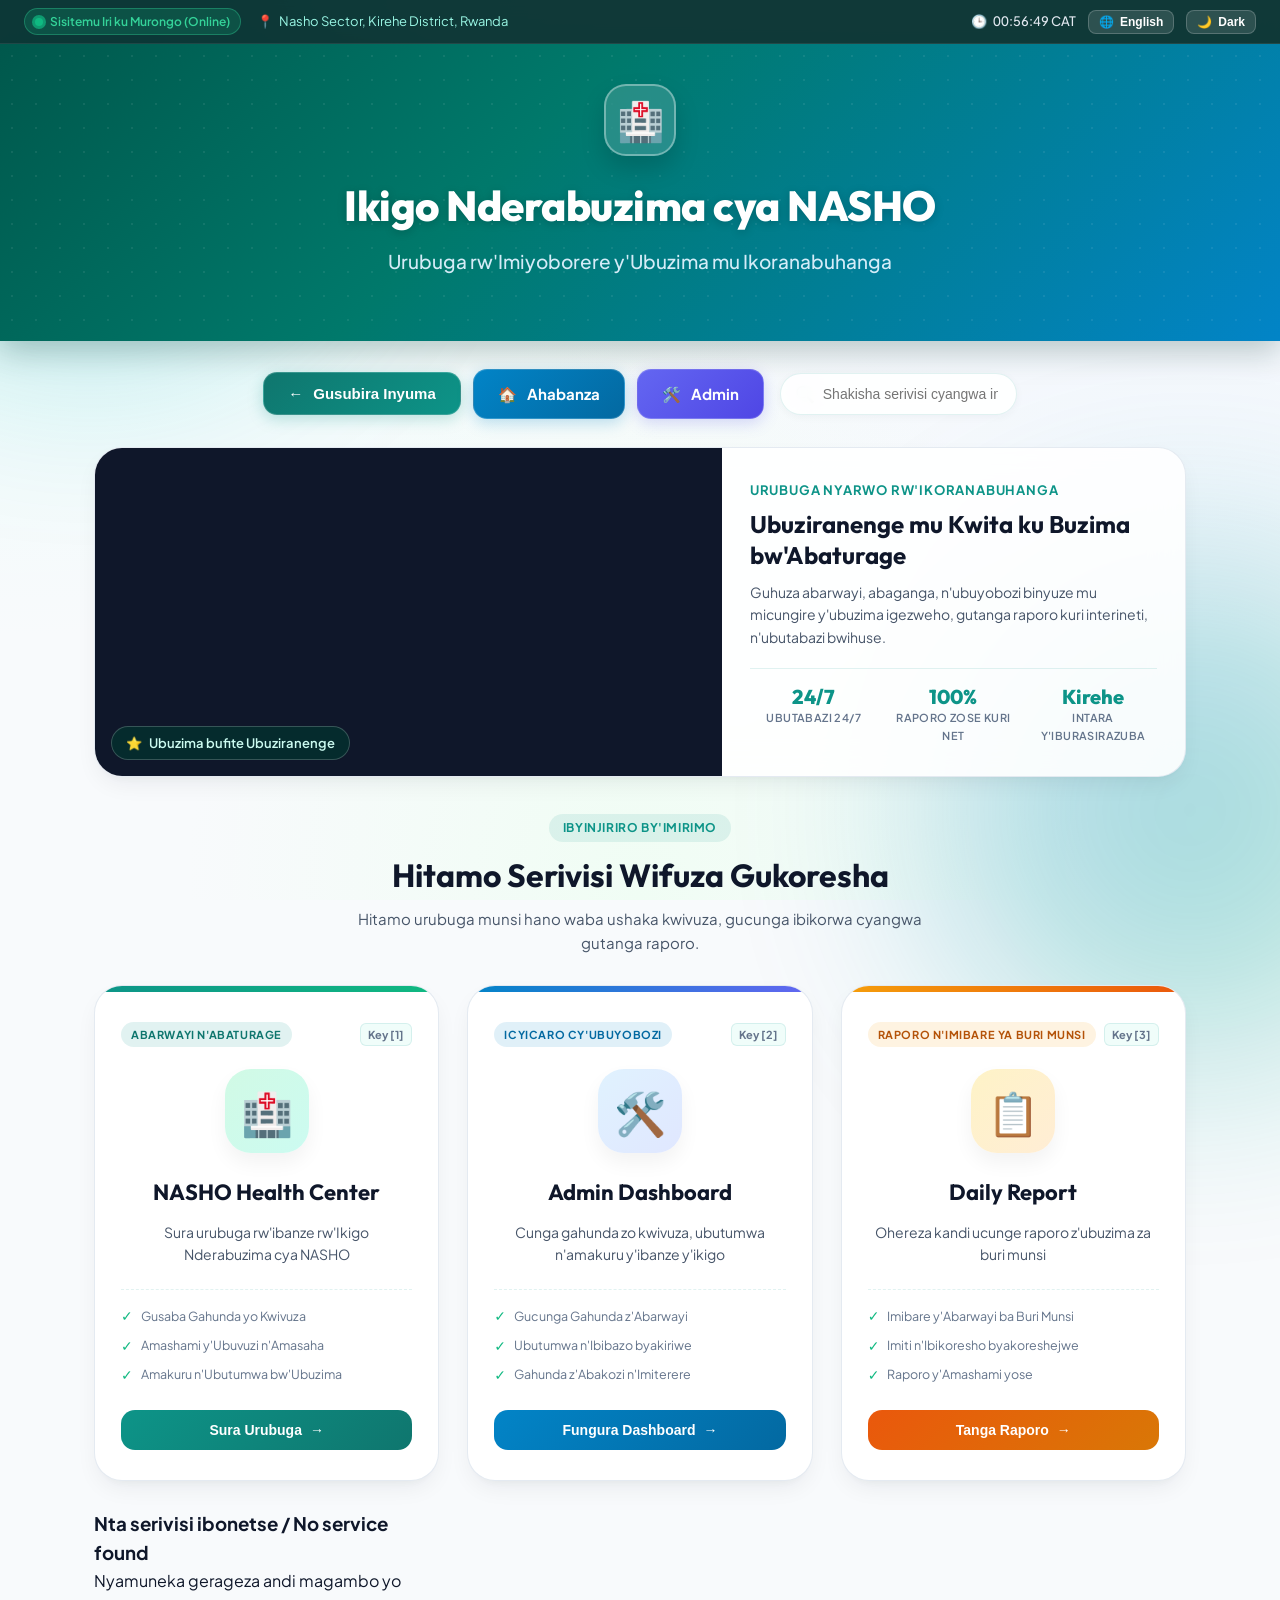
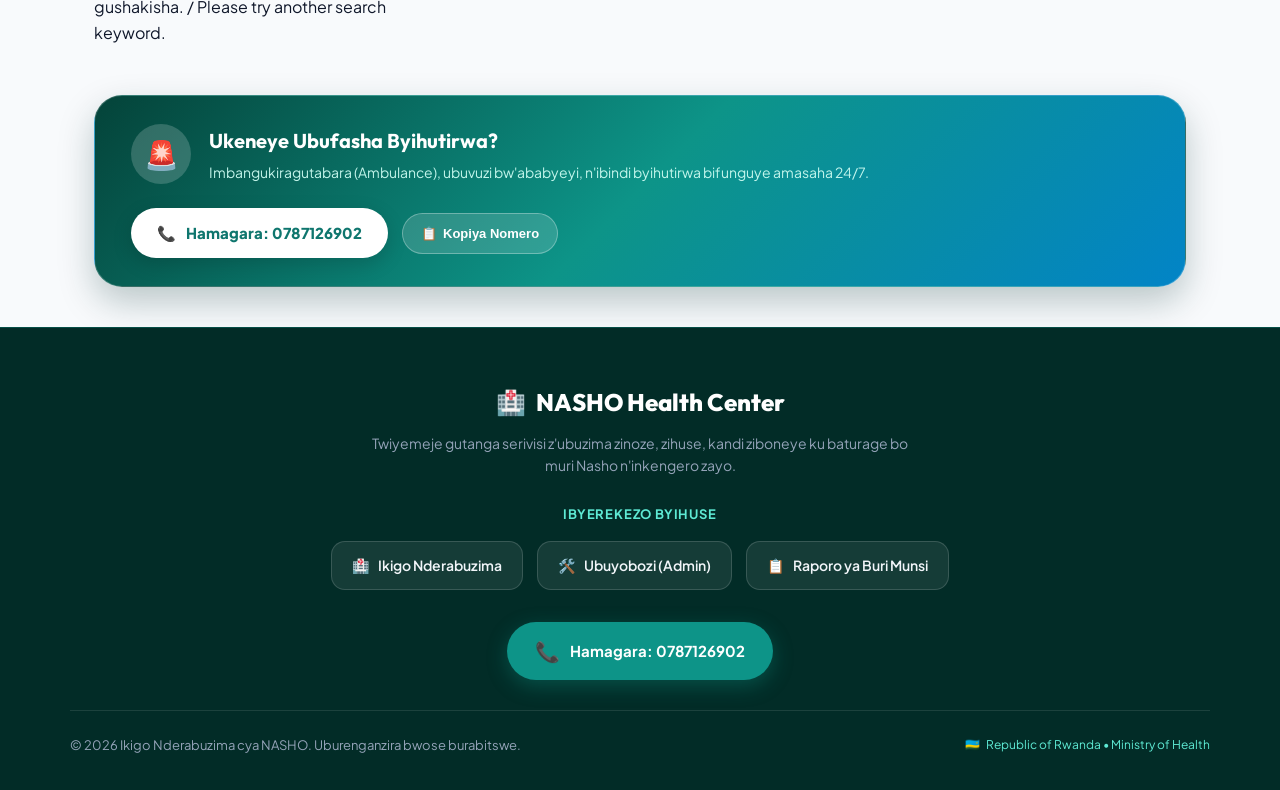
==== index.html @ 7551909f "Add files via upload" ====
<!DOCTYPE html>
<html lang="rw" data-theme="light">

<head>
    <meta charset="UTF-8">
    <meta name="viewport" content="width=device-width, initial-scale=1.0">
    <meta name="description"
        content="NASHO Health Center - Digital Health Management System & Central Service Gateway. Fast access to patient services, administrative dashboard, and daily reporting.">
    <meta name="keywords"
        content="NASHO, Health Center, Rwanda, Kirehe, Digital Health, Healthcare Management, Daily Report, Admin Dashboard">
    <meta name="author" content="NASHO Health Center">
    <meta name="theme-color" content="#0d9488">

    <title>NASHO Health Center | Digital Health Management System</title>

    <!-- Google Fonts -->
    <link rel="preconnect" href="https://fonts.googleapis.com">
    <link rel="preconnect" href="https://fonts.gstatic.com" crossorigin>
    <link
        href="https://fonts.googleapis.com/css2?family=Plus+Jakarta+Sans:wght@300;400;500;600;700;800&family=Outfit:wght@400;500;600;700;800&display=swap"
        rel="stylesheet">

    <!-- Stylesheet -->
    <link rel="stylesheet" href="style.css">
</head>

<body>

    <!-- Ambient Glow Effects -->
    <div class="ambient-glow glow-1" aria-hidden="true"></div>
    <div class="ambient-glow glow-2" aria-hidden="true"></div>

    <!-- TOP UTILITY BAR (Status, Location, Time, Theme, Language) -->
    <aside class="top-utility-bar" aria-label="System status bar">
        <div class="utility-left">
            <div class="status-pill" id="system-status">
                <span class="pulse-dot" aria-hidden="true"></span>
                <span id="txt-status">System Operational & Online</span>
            </div>
            <div class="location-tag">
                <span aria-hidden="true">📍</span>
                <span>Nasho Sector, Kirehe District, Rwanda</span>
            </div>
        </div>

        <div class="utility-right">
            <div class="time-display" id="clock-display" title="Current Local Time in Rwanda (CAT)">
                <span aria-hidden="true">🕒</span>
                <span id="live-clock">--:--:-- CAT</span>
            </div>

            <!-- Language Switcher -->
            <button class="lang-switch-btn" id="langToggleBtn" onclick="toggleLanguage()" aria-label="Change Language">
                <span aria-hidden="true">🌐</span>
                <span id="currentLangLabel">Kinyarwanda</span>
            </button>

            <!-- Dark / Light Mode Toggle -->
            <button class="theme-toggle-btn" id="themeToggleBtn" onclick="toggleTheme()" aria-label="Toggle Theme">
                <span id="themeIcon">🌙</span>
                <span id="themeLabel">Dark</span>
            </button>
        </div>
    </aside>

    <!-- MAIN HEADER -->
    <header class="main-header" role="banner">
        <div class="header-pattern" aria-hidden="true"></div>
        <div class="header-content">
            <div class="logo-badge" aria-hidden="true">🏥</div>
            <h1 class="header-title" id="txt-main-title">
                <span>NASHO Health Center</span>
            </h1>
            <p class="header-subtitle" id="txt-main-subtitle">
                Digital Health Management System
            </p>
        </div>
    </header>

    <!-- NAVIGATION: BACK, HOME, ADMIN & SEARCH -->
    <nav class="page-navigation" aria-label="Page navigation">
        <div class="nav-buttons-group">
            <!-- Back Button with Referrer Fallback -->
            <button class="nav-btn" id="btn-back" onclick="goBack()" title="Shortcut: Press 'B'">
                <span aria-hidden="true">←</span>
                <span id="txt-btn-back">Back</span>
            </button>

            <!-- Home Button -->
            <a class="nav-btn home-btn" id="btn-home" href="https://nasho-health-center.vercel.app/"
                title="Shortcut: Press 'H'">
                <span aria-hidden="true">🏠</span>
                <span id="txt-btn-home">Home</span>
            </a>

            <!-- Admin Direct Access -->
            <a class="nav-btn admin-nav-btn" href="admin.html" title="Open Admin Hub">
                <span aria-hidden="true">🛠️</span>
                <span id="txt-btn-admin">Admin</span>
            </a>
        </div>

        <!-- Quick Live Filter -->
        <div class="search-container">
            <span class="search-icon" aria-hidden="true">🔍</span>
            <input type="text" class="search-input" id="serviceSearch" placeholder="Search services or portals..."
                oninput="filterCards()" aria-label="Filter portals and services">
        </div>
    </nav>

    <!-- FACILITY SHOWCASE & QUICK STATS -->
    <section class="showcase-container" aria-label="Health Center Overview">
        <div class="showcase-card">
            <div class="showcase-image-wrap">
                <img src="assets/images/nasho_health_hero.jpg" alt="NASHO Health Center Facility view in Rwanda"
                    class="showcase-img" onerror="this.style.display='none'">
                <div class="showcase-tag">
                    <span aria-hidden="true">⭐</span>
                    <span id="txt-facility-badge">Modern Healthcare Excellence</span>
                </div>
            </div>
            <div class="showcase-details">
                <div class="showcase-badge" id="txt-showcase-sub">Official Digital Portal</div>
                <h2 class="showcase-title" id="txt-showcase-title">Excellence in Community Health & Innovation</h2>
                <p class="showcase-desc" id="txt-showcase-desc">
                    Connecting patients, medical staff, and administration through seamless digital healthcare
                    management, daily electronic reporting, and rapid emergency response.
                </p>
                <div class="showcase-stats">
                    <div class="stat-item">
                        <div class="stat-number">24/7</div>
                        <div class="stat-label" id="txt-stat-1">Emergency Care</div>
                    </div>
                    <div class="stat-item">
                        <div class="stat-number">100%</div>
                        <div class="stat-label" id="txt-stat-2">Digital Reports</div>
                    </div>
                    <div class="stat-item">
                        <div class="stat-number">Kirehe</div>
                        <div class="stat-label" id="txt-stat-3">Eastern Province</div>
                    </div>
                </div>
            </div>
        </div>
    </section>

    <!-- SECTION TITLE -->
    <div class="section-header">
        <span class="section-tag" id="txt-portal-tag">Gateway Access</span>
        <h2 class="section-title" id="txt-portal-heading">Select a Service Portal</h2>
        <p class="section-subtitle" id="txt-portal-subheading">Choose your destination below to access healthcare
            consultations, administrative tools, or report submissions.</p>
    </div>

    <!-- MAIN SERVICES CONTAINER (THE 3 CORE LINKS) -->
    <main class="nav-container" id="main-content">
        <div class="navigation" id="portalGrid">

            <!-- 1. HEALTH CENTER -->
            <a class="nav-card health" id="card-health" href="https://nasho-health-center.vercel.app/" target="_blank"
                rel="noopener noreferrer"
                data-keywords="nasho health center patient care appointment clinic doctor medical">

                <div>
                    <div class="card-top">
                        <span class="card-badge" id="badge-health">Patient & Public Portal</span>
                        <span class="shortcut-key" aria-hidden="true">Key [1]</span>
                    </div>

                    <div class="icon-wrap" aria-hidden="true">
                        🏥
                    </div>

                    <div class="card-body">
                        <h2 id="title-health">NASHO Health Center</h2>
                        <p id="desc-health">
                            Visit the main NASHO Health Center website
                        </p>
                    </div>

                    <ul class="card-features" aria-label="Portal Highlights">
                        <li><span class="check-icon">✓</span> <span id="feat-h1">Online Appointment Booking</span></li>
                        <li><span class="check-icon">✓</span> <span id="feat-h2">Clinical Departments & Schedules</span>
                        </li>
                        <li><span class="check-icon">✓</span> <span id="feat-h3">Community Health & Patient
                                Guidance</span></li>
                    </ul>
                </div>

                <div style="margin-top: 24px;">
                    <button class="card-action-btn" type="button" tabindex="-1">
                        <span id="btn-text-health">Visit Website</span>
                        <span class="btn-arrow" aria-hidden="true">→</span>
                    </button>
                </div>
            </a>


            <!-- 2. ADMIN DASHBOARD -->
            <a class="nav-card admin" id="card-admin" href="admin.html"
                data-keywords="admin dashboard management appointments messages system staff control">

                <div>
                    <div class="card-top">
                        <span class="card-badge" id="badge-admin">Administration Hub</span>
                        <span class="shortcut-key" aria-hidden="true">Key [2]</span>
                    </div>

                    <div class="icon-wrap" aria-hidden="true">
                        🛠️
                    </div>

                    <div class="card-body">
                        <h2 id="title-admin">Admin Dashboard</h2>
                        <p id="desc-admin">
                            Manage appointments, messages and system information
                        </p>
                    </div>

                    <ul class="card-features" aria-label="Portal Highlights">
                        <li><span class="check-icon">✓</span> <span id="feat-a1">Appointment & Patient Queue
                                Manager</span></li>
                        <li><span class="check-icon">✓</span> <span id="feat-a2">Incoming Inquiries & Messages</span>
                        </li>
                        <li><span class="check-icon">✓</span> <span id="feat-a3">Staff Roster & System
                                Configuration</span></li>
                    </ul>
                </div>

                <div style="margin-top: 24px;">
                    <button class="card-action-btn" type="button" tabindex="-1">
                        <span id="btn-text-admin">Open Dashboard</span>
                        <span class="btn-arrow" aria-hidden="true">→</span>
                    </button>
                </div>
            </a>


            <!-- 3. DAILY REPORT -->
            <a class="nav-card report" id="card-report" href="https://nasho-daily-report.vercel.app/" target="_blank"
                rel="noopener noreferrer"
                data-keywords="daily report submit stats health metrics records monitoring epidemiology">

                <div>
                    <div class="card-top">
                        <span class="card-badge" id="badge-report">Daily Analytics & Log</span>
                        <span class="shortcut-key" aria-hidden="true">Key [3]</span>
                    </div>

                    <div class="icon-wrap" aria-hidden="true">
                        📋
                    </div>

                    <div class="card-body">
                        <h2 id="title-report">Daily Report</h2>
                        <p id="desc-report">
                            Submit and manage daily health reports
                        </p>
                    </div>

                    <ul class="card-features" aria-label="Portal Highlights">
                        <li><span class="check-icon">✓</span> <span id="feat-r1">Daily Patient Inflow &
                                Consultations</span></li>
                        <li><span class="check-icon">✓</span> <span id="feat-r2">Pharmacy & Medical Inventory
                                Logs</span></li>
                        <li><span class="check-icon">✓</span> <span id="feat-r3">Departmental Activity
                                Submissions</span></li>
                    </ul>
                </div>

                <div style="margin-top: 24px;">
                    <button class="card-action-btn" type="button" tabindex="-1">
                        <span id="btn-text-report">Submit Report</span>
                        <span class="btn-arrow" aria-hidden="true">→</span>
                    </button>
                </div>
            </a>

            <!-- Empty Search State -->
            <div class="no-results" id="noResults">
                <h3>Nta serivisi ibonetse / No service found</h3>
                <p>Nyamuneka gerageza andi magambo yo gushakisha. / Please try another search keyword.</p>
            </div>

        </div>
    </main>

    <!-- DIRECT EMERGENCY HOTLINE BANNER -->
    <section class="emergency-banner-wrap" aria-label="Emergency contact">
        <div class="emergency-banner">
            <div class="emergency-info">
                <div class="emergency-pulse-icon" aria-hidden="true">
                    🚨
                </div>
                <div class="emergency-text">
                    <h3 id="txt-emg-title">Ukeneye Ubufasha Byihutirwa? / Need Urgent Assistance?</h3>
                    <p id="txt-emg-desc">Ambulance, emergency maternity, or urgent medical inquiries are active 24/7.
                    </p>
                </div>
            </div>

            <div class="emergency-actions">
                <a class="call-primary-btn" id="bannerCallBtn" href="tel:0787126902">
                    <span aria-hidden="true">📞</span>
                    <span id="txt-emg-call">Hamagara: 0787126902</span>
                </a>
                <button class="copy-btn" onclick="copyPhoneNumber('0787126902')" aria-label="Copy phone number">
                    <span aria-hidden="true">📋</span>
                    <span id="txt-copy-num">Kopiya Nomero</span>
                </button>
            </div>
        </div>
    </section>

    <!-- FOOTER -->
    <footer role="contentinfo">
        <div class="footer-inner">
            <div class="footer-brand">
                <div class="footer-logo">
                    <span>🏥</span>
                    <span>NASHO Health Center</span>
                </div>
                <p class="footer-desc" id="txt-footer-desc">
                    Dedicated to delivering compassionate, accessible, and high-quality digital health services to the
                    residents of Nasho and surrounding sectors.
                </p>
            </div>

            <div class="footer-links-title" id="txt-footer-links-title">
                Ibyerekezo Byihuse / Quick Access Links
            </div>

            <!-- THREE LINKS IN FOOTER -->
            <div class="footer-links">
                <a class="footer-link" id="footer-link-health" href="https://nasho-health-center.vercel.app/"
                    target="_blank" rel="noopener noreferrer">
                    <span aria-hidden="true">🏥</span>
                    <span id="txt-footer-health">Health Center</span>
                </a>

                <a class="footer-link" id="footer-link-admin" href="admin.html">
                    <span aria-hidden="true">🛠️</span>
                    <span id="txt-footer-admin">Admin</span>
                </a>

                <a class="footer-link" id="footer-link-report" href="https://nasho-daily-report.vercel.app/"
                    target="_blank" rel="noopener noreferrer">
                    <span aria-hidden="true">📋</span>
                    <span id="txt-footer-report">Daily Report</span>
                </a>
            </div>

            <!-- CALL IN FOOTER -->
            <div>
                <a class="call-box" id="footerCallBox" href="tel:0787126902" title="Direct Phone Call">
                    <span class="call-icon" aria-hidden="true">📞</span>
                    <span id="txt-footer-call">Call: 0787126902</span>
                </a>
            </div>

            <!-- COPYRIGHT & MINISTRY OF HEALTH -->
            <div class="footer-bottom">
                <div class="copyright" id="txt-copyright">
                    © 2026 NASHO Health Center. All Rights Reserved.
                </div>
                <div class="ministry-badge">
                    <span>🇷🇼</span>
                    <span>Republic of Rwanda • Ministry of Health</span>
                </div>
            </div>
        </div>
    </footer>

    <!-- TOAST NOTIFICATION -->
    <div class="toast" id="toastNotification" role="alert" aria-live="assertive"></div>

    <!-- JavaScript Controller -->
    <script src="script.js"></script>
</body>

</html>
---- style.css ----
/* ==========================================================================
   NASHO HEALTH CENTER - DESIGN SYSTEM & STYLESHEET
   ========================================================================== */

:root {
    /* Primary Medical Emerald & Teal Palette */
    --primary: #0d9488;
    --primary-hover: #0f766e;
    --primary-dark: #042f2e;
    --primary-light: #ccfbf1;
    --primary-rgb: 13, 148, 136;

    /* Accent Palette */
    --cyan: #06b6d4;
    --blue: #2563eb;
    --blue-hover: #1d4ed8;
    --emerald: #10b981;
    --amber: #f59e0b;
    --rose: #f43f5e;
    --purple: #8b5cf6;

    /* Neutral Theme (Light Mode) */
    --bg-base: #f0fdfa;
    --bg-gradient: radial-gradient(at 0% 0%, #e6fffa 0px, transparent 50%),
                   radial-gradient(at 100% 0%, #eff6ff 0px, transparent 50%),
                   radial-gradient(at 50% 100%, #f0fdf4 0px, transparent 50%),
                   #f8fafc;
    --surface: rgba(255, 255, 255, 0.9);
    --surface-card: #ffffff;
    --surface-hover: rgba(255, 255, 255, 0.98);
    --border-subtle: rgba(13, 148, 136, 0.12);
    --border-card: rgba(226, 232, 240, 0.9);
    
    --text-main: #0f172a;
    --text-secondary: #475569;
    --text-muted: #64748b;
    --text-inverse: #ffffff;

    --shadow-sm: 0 2px 8px rgba(15, 23, 42, 0.04);
    --shadow-md: 0 10px 25px -5px rgba(15, 23, 42, 0.07), 0 8px 10px -6px rgba(15, 23, 42, 0.04);
    --shadow-lg: 0 20px 35px -8px rgba(13, 148, 136, 0.12), 0 12px 15px -6px rgba(15, 23, 42, 0.05);
    --shadow-glow: 0 0 35px rgba(13, 148, 136, 0.22);
    
    --radius-sm: 8px;
    --radius-md: 14px;
    --radius-lg: 20px;
    --radius-xl: 28px;
    --radius-full: 9999px;

    --transition: all 0.3s cubic-bezier(0.16, 1, 0.3, 1);
}

[data-theme="dark"] {
    --bg-base: #061118;
    --bg-gradient: radial-gradient(at 0% 0%, #082f3a 0px, transparent 50%),
                   radial-gradient(at 100% 0%, #0b2239 0px, transparent 50%),
                   radial-gradient(at 50% 100%, #06231d 0px, transparent 50%),
                   #050b11;
    --surface: rgba(11, 23, 34, 0.88);
    --surface-card: #0f2231;
    --surface-hover: #162f44;
    --border-subtle: rgba(20, 184, 166, 0.22);
    --border-card: rgba(30, 58, 82, 0.6);
    
    --text-main: #f1f5f9;
    --text-secondary: #94a3b8;
    --text-muted: #64748b;
    --text-inverse: #ffffff;

    --shadow-sm: 0 2px 8px rgba(0, 0, 0, 0.3);
    --shadow-md: 0 10px 25px -5px rgba(0, 0, 0, 0.4);
    --shadow-lg: 0 20px 35px -8px rgba(0, 0, 0, 0.5);
    --shadow-glow: 0 0 35px rgba(20, 184, 166, 0.3);
}

/* Base Styles */
*, *::before, *::after {
    box-sizing: border-box;
    margin: 0;
    padding: 0;
}

html {
    scroll-behavior: smooth;
}

body {
    font-family: 'Plus Jakarta Sans', system-ui, -apple-system, sans-serif;
    min-height: 100vh;
    background: var(--bg-gradient);
    background-attachment: fixed;
    color: var(--text-main);
    line-height: 1.6;
    display: flex;
    flex-direction: column;
    transition: background 0.4s ease, color 0.4s ease;
    overflow-x: hidden;
}

/* Ambient Background Light Orbs */
.ambient-glow {
    position: fixed;
    width: 500px;
    height: 500px;
    border-radius: 50%;
    pointer-events: none;
    z-index: 0;
    filter: blur(110px);
    opacity: 0.32;
    animation: floatGlow 15s infinite alternate ease-in-out;
}
.glow-1 {
    top: -160px;
    left: -160px;
    background: linear-gradient(135deg, #0d9488, #06b6d4);
}
.glow-2 {
    bottom: -160px;
    right: -160px;
    background: linear-gradient(135deg, #0284c7, #10b981);
    animation-duration: 20s;
}

@keyframes floatGlow {
    0% { transform: translate(0, 0) scale(1); }
    50% { transform: translate(60px, 45px) scale(1.1); }
    100% { transform: translate(-45px, 60px) scale(0.95); }
}

/* Top Utility Bar */
.top-utility-bar {
    position: relative;
    z-index: 10;
    background: rgba(4, 47, 46, 0.95);
    backdrop-filter: blur(12px);
    color: #ccfbf1;
    padding: 8px 24px;
    font-size: 13px;
    display: flex;
    justify-content: space-between;
    align-items: center;
    border-bottom: 1px solid rgba(255, 255, 255, 0.08);
}

.utility-left {
    display: flex;
    align-items: center;
    gap: 16px;
    flex-wrap: wrap;
}

.status-pill {
    display: inline-flex;
    align-items: center;
    gap: 7px;
    background: rgba(16, 185, 129, 0.2);
    color: #34d399;
    padding: 3px 10px;
    border-radius: var(--radius-full);
    font-size: 12px;
    font-weight: 600;
    border: 1px solid rgba(52, 211, 153, 0.35);
}

.pulse-dot {
    width: 8px;
    height: 8px;
    background: #10b981;
    border-radius: 50%;
    position: relative;
}
.pulse-dot::after {
    content: '';
    position: absolute;
    inset: -3px;
    border-radius: 50%;
    background: #10b981;
    opacity: 0.7;
    animation: pulseRing 1.8s cubic-bezier(0.24, 0, 0.38, 1) infinite;
}

@keyframes pulseRing {
    0% { transform: scale(0.7); opacity: 0.9; }
    100% { transform: scale(2.4); opacity: 0; }
}

.location-tag {
    display: inline-flex;
    align-items: center;
    gap: 6px;
    color: #99f6e4;
}

.utility-right {
    display: flex;
    align-items: center;
    gap: 12px;
}

.time-display {
    display: inline-flex;
    align-items: center;
    gap: 6px;
    color: #e2e8f0;
    font-variant-numeric: tabular-nums;
    font-weight: 500;
}

.lang-switch-btn, .theme-toggle-btn {
    background: rgba(255, 255, 255, 0.12);
    border: 1px solid rgba(255, 255, 255, 0.2);
    color: #ffffff;
    padding: 4px 10px;
    border-radius: 8px;
    cursor: pointer;
    font-size: 12px;
    font-weight: 600;
    display: inline-flex;
    align-items: center;
    gap: 6px;
    transition: var(--transition);
}

.lang-switch-btn:hover, .theme-toggle-btn:hover {
    background: rgba(255, 255, 255, 0.25);
    transform: translateY(-1px);
}

/* Header */
.main-header {
    position: relative;
    z-index: 5;
    background: linear-gradient(135deg, #00584c 0%, #00796b 40%, #0284c7 100%);
    color: #ffffff;
    padding: 40px 24px 45px;
    text-align: center;
    box-shadow: 0 10px 30px rgba(0, 48, 41, 0.25);
    position: relative;
    overflow: hidden;
}

.header-pattern {
    position: absolute;
    inset: 0;
    background-image: radial-gradient(rgba(255, 255, 255, 0.12) 1px, transparent 1px);
    background-size: 24px 24px;
    opacity: 0.6;
    pointer-events: none;
}

.header-content {
    position: relative;
    max-width: 900px;
    margin: 0 auto;
    z-index: 2;
}

.logo-badge {
    display: inline-flex;
    align-items: center;
    justify-content: center;
    width: 72px;
    height: 72px;
    background: rgba(255, 255, 255, 0.15);
    backdrop-filter: blur(12px);
    border-radius: 22px;
    border: 2px solid rgba(255, 255, 255, 0.35);
    font-size: 38px;
    margin-bottom: 16px;
    box-shadow: 0 12px 25px rgba(0, 0, 0, 0.15);
}

.header-title {
    font-family: 'Outfit', sans-serif;
    font-size: clamp(28px, 4.5vw, 42px);
    font-weight: 800;
    letter-spacing: -0.5px;
    margin-bottom: 8px;
    text-shadow: 0 2px 10px rgba(0, 0, 0, 0.18);
}

.header-subtitle {
    font-size: clamp(16px, 2.2vw, 19px);
    color: #e0f2fe;
    font-weight: 500;
    max-width: 650px;
    margin: 0 auto 20px;
    line-height: 1.5;
    opacity: 0.95;
}

/* Page Navigation */
.page-navigation {
    position: relative;
    z-index: 5;
    max-width: 1140px;
    margin: 28px auto 0;
    padding: 0 24px;
    display: flex;
    justify-content: space-between;
    align-items: center;
    gap: 16px;
    flex-wrap: wrap;
}

.nav-buttons-group {
    display: flex;
    align-items: center;
    gap: 12px;
}

.nav-btn {
    display: inline-flex;
    align-items: center;
    gap: 10px;
    text-decoration: none;
    cursor: pointer;
    padding: 12px 24px;
    border-radius: var(--radius-md);
    font-size: 15px;
    font-weight: 700;
    color: #ffffff;
    background: linear-gradient(135deg, #0f766e, #0d9488);
    border: 1px solid rgba(255, 255, 255, 0.18);
    box-shadow: 0 4px 15px rgba(13, 148, 136, 0.25);
    transition: var(--transition);
}

.nav-btn:hover {
    transform: translateY(-2px);
    background: linear-gradient(135deg, #0d9488, #14b8a6);
    box-shadow: 0 8px 20px rgba(13, 148, 136, 0.35);
}

.home-btn {
    background: linear-gradient(135deg, #0284c7, #0369a1);
    box-shadow: 0 4px 15px rgba(2, 132, 199, 0.25);
}

.home-btn:hover {
    background: linear-gradient(135deg, #0369a1, #075985);
    box-shadow: 0 8px 20px rgba(2, 132, 199, 0.35);
}

.admin-nav-btn {
    background: linear-gradient(135deg, #6366f1, #4f46e5);
    box-shadow: 0 4px 15px rgba(99, 102, 241, 0.25);
}

.admin-nav-btn:hover {
    background: linear-gradient(135deg, #4f46e5, #4338ca);
}

/* Search Bar */
.search-container {
    flex: 1;
    max-width: 380px;
    position: relative;
}

.search-input {
    width: 100%;
    padding: 12px 18px 12px 42px;
    border-radius: var(--radius-full);
    border: 1px solid var(--border-subtle);
    background: var(--surface);
    backdrop-filter: blur(12px);
    color: var(--text-main);
    font-size: 14px;
    outline: none;
    transition: var(--transition);
    box-shadow: var(--shadow-sm);
}

.search-input:focus {
    border-color: var(--primary);
    box-shadow: 0 0 0 4px rgba(13, 148, 136, 0.15), var(--shadow-md);
    background: var(--surface-card);
}

.search-icon {
    position: absolute;
    left: 15px;
    top: 50%;
    transform: translateY(-50%);
    font-size: 16px;
    color: var(--text-muted);
    pointer-events: none;
}

/* Showcase Section */
.showcase-container {
    position: relative;
    z-index: 5;
    max-width: 1140px;
    margin: 28px auto 0;
    padding: 0 24px;
}

.showcase-card {
    background: var(--surface);
    backdrop-filter: blur(16px);
    border: 1px solid var(--border-card);
    border-radius: var(--radius-xl);
    overflow: hidden;
    box-shadow: var(--shadow-md);
    display: grid;
    grid-template-columns: 1.15fr 0.85fr;
    transition: var(--transition);
}

.showcase-card:hover {
    box-shadow: var(--shadow-lg);
    border-color: rgba(13, 148, 136, 0.3);
}

.showcase-image-wrap {
    position: relative;
    min-height: 260px;
    overflow: hidden;
    background: #0f172a;
}

.showcase-img {
    width: 100%;
    height: 100%;
    object-fit: cover;
    transition: transform 0.6s ease;
}

.showcase-card:hover .showcase-img {
    transform: scale(1.04);
}

.showcase-tag {
    position: absolute;
    bottom: 16px;
    left: 16px;
    background: rgba(4, 47, 46, 0.85);
    backdrop-filter: blur(8px);
    color: #ccfbf1;
    padding: 6px 14px;
    border-radius: var(--radius-full);
    font-size: 13px;
    font-weight: 600;
    display: inline-flex;
    align-items: center;
    gap: 7px;
    border: 1px solid rgba(255, 255, 255, 0.2);
}

.showcase-details {
    padding: 32px 28px;
    display: flex;
    flex-direction: column;
    justify-content: center;
}

.showcase-badge {
    display: inline-flex;
    align-items: center;
    gap: 6px;
    color: var(--primary);
    font-weight: 700;
    font-size: 13px;
    text-transform: uppercase;
    letter-spacing: 0.8px;
    margin-bottom: 8px;
}

.showcase-title {
    font-family: 'Outfit', sans-serif;
    font-size: 24px;
    font-weight: 700;
    color: var(--text-main);
    margin-bottom: 10px;
    line-height: 1.3;
}

.showcase-desc {
    color: var(--text-secondary);
    font-size: 14px;
    margin-bottom: 20px;
    line-height: 1.6;
}

.showcase-stats {
    display: grid;
    grid-template-columns: repeat(3, 1fr);
    gap: 12px;
    padding-top: 16px;
    border-top: 1px solid var(--border-subtle);
}

.stat-item {
    text-align: center;
}

.stat-number {
    font-family: 'Outfit', sans-serif;
    font-size: 20px;
    font-weight: 800;
    color: var(--primary);
    line-height: 1.2;
}

.stat-label {
    font-size: 11px;
    color: var(--text-muted);
    font-weight: 600;
    text-transform: uppercase;
    letter-spacing: 0.4px;
}

/* Section Header */
.section-header {
    position: relative;
    z-index: 5;
    max-width: 1140px;
    margin: 36px auto 10px;
    padding: 0 24px;
    text-align: center;
}

.section-tag {
    display: inline-block;
    color: var(--primary);
    background: rgba(13, 148, 136, 0.1);
    padding: 4px 14px;
    border-radius: var(--radius-full);
    font-size: 12px;
    font-weight: 700;
    letter-spacing: 0.6px;
    text-transform: uppercase;
    margin-bottom: 8px;
}

.section-title {
    font-family: 'Outfit', sans-serif;
    font-size: clamp(24px, 3vw, 32px);
    font-weight: 700;
    color: var(--text-main);
    margin-bottom: 6px;
}

.section-subtitle {
    color: var(--text-secondary);
    font-size: 15px;
    max-width: 600px;
    margin: 0 auto;
}

/* Services 3 Cards Grid */
.nav-container {
    position: relative;
    z-index: 5;
    max-width: 1140px;
    margin: 20px auto 40px;
    padding: 0 24px;
    flex: 1;
}

.navigation {
    display: grid;
    grid-template-columns: repeat(3, 1fr);
    gap: 28px;
}

.nav-card {
    position: relative;
    text-decoration: none;
    color: var(--text-main);
    background: var(--surface-card);
    border-radius: var(--radius-xl);
    padding: 36px 26px 30px;
    box-shadow: var(--shadow-md);
    transition: var(--transition);
    border: 1px solid var(--border-card);
    display: flex;
    flex-direction: column;
    justify-content: space-between;
    overflow: hidden;
    isolation: isolate;
}

.nav-card::before {
    content: '';
    position: absolute;
    top: 0;
    left: 0;
    right: 0;
    height: 6px;
    transition: var(--transition);
}

.nav-card.health::before { background: linear-gradient(90deg, #0d9488, #10b981); }
.nav-card.admin::before { background: linear-gradient(90deg, #0284c7, #6366f1); }
.nav-card.report::before { background: linear-gradient(90deg, #f59e0b, #ea580c); }

.nav-card:hover {
    transform: translateY(-9px);
    box-shadow: var(--shadow-lg);
    border-color: rgba(13, 148, 136, 0.35);
}

.nav-card:hover::before { height: 8px; }

.card-top {
    display: flex;
    justify-content: space-between;
    align-items: center;
    margin-bottom: 22px;
}

.card-badge {
    font-size: 11px;
    font-weight: 700;
    text-transform: uppercase;
    letter-spacing: 0.6px;
    padding: 4px 10px;
    border-radius: var(--radius-full);
}

.health .card-badge { background: rgba(13, 148, 136, 0.12); color: #0f766e; }
.admin .card-badge { background: rgba(2, 132, 199, 0.12); color: #0369a1; }
.report .card-badge { background: rgba(245, 158, 11, 0.12); color: #b45309; }

[data-theme="dark"] .health .card-badge { background: rgba(13, 148, 136, 0.25); color: #5eead4; }
[data-theme="dark"] .admin .card-badge { background: rgba(2, 132, 199, 0.25); color: #7dd3fc; }
[data-theme="dark"] .report .card-badge { background: rgba(245, 158, 11, 0.25); color: #fcd34d; }

.shortcut-key {
    font-size: 11px;
    font-weight: 700;
    color: var(--text-muted);
    background: var(--bg-base);
    border: 1px solid var(--border-subtle);
    padding: 2px 7px;
    border-radius: 6px;
}

.icon-wrap {
    width: 84px;
    height: 84px;
    margin: 0 auto 22px;
    border-radius: 26px;
    display: flex;
    align-items: center;
    justify-content: center;
    font-size: 42px;
    transition: var(--transition);
    box-shadow: 0 10px 20px rgba(0, 0, 0, 0.05);
}

.health .icon-wrap { background: linear-gradient(135deg, #d1fae5, #ccfbf1); color: #0d9488; }
.admin .icon-wrap { background: linear-gradient(135deg, #e0f2fe, #e0e7ff); color: #0284c7; }
.report .icon-wrap { background: linear-gradient(135deg, #fef3c7, #ffedd5); color: #d97706; }

.nav-card:hover .icon-wrap {
    transform: scale(1.08) rotate(2deg);
}

.card-body {
    text-align: center;
    margin-bottom: 24px;
}

.nav-card h2 {
    font-family: 'Outfit', sans-serif;
    font-size: 22px;
    font-weight: 700;
    margin-bottom: 10px;
    color: var(--text-main);
}

.health:hover h2 { color: #0d9488; }
.admin:hover h2 { color: #0284c7; }
.report:hover h2 { color: #d97706; }

.nav-card p {
    color: var(--text-secondary);
    font-size: 14px;
    line-height: 1.6;
    margin-bottom: 18px;
}

.card-features {
    list-style: none;
    text-align: left;
    margin-top: 14px;
    padding-top: 14px;
    border-top: 1px dashed var(--border-subtle);
    font-size: 12.5px;
    color: var(--text-muted);
    display: flex;
    flex-direction: column;
    gap: 7px;
}

.card-features li {
    display: flex;
    align-items: center;
    gap: 8px;
}

.check-icon {
    color: var(--emerald);
    font-weight: bold;
    font-size: 14px;
}

.card-action-btn {
    display: flex;
    align-items: center;
    justify-content: center;
    gap: 8px;
    width: 100%;
    padding: 12px 18px;
    border-radius: var(--radius-md);
    font-weight: 700;
    font-size: 14px;
    color: #ffffff;
    transition: var(--transition);
    border: none;
    cursor: pointer;
}

.health .card-action-btn { background: linear-gradient(135deg, #0d9488, #0f766e); }
.admin .card-action-btn { background: linear-gradient(135deg, #0284c7, #0369a1); }
.report .card-action-btn { background: linear-gradient(135deg, #ea580c, #d97706); }

.nav-card:hover .card-action-btn {
    transform: translateY(-2px);
    filter: brightness(1.08);
}

.btn-arrow {
    transition: transform 0.25s ease;
}

.nav-card:hover .btn-arrow {
    transform: translateX(4px);
}

/* Emergency Hotline Banner */
.emergency-banner-wrap {
    position: relative;
    z-index: 5;
    max-width: 1140px;
    margin: 10px auto 40px;
    padding: 0 24px;
}

.emergency-banner {
    background: linear-gradient(135deg, #044339 0%, #0d9488 50%, #0284c7 100%);
    border-radius: var(--radius-xl);
    padding: 28px 36px;
    color: #ffffff;
    display: flex;
    align-items: center;
    justify-content: space-between;
    gap: 24px;
    box-shadow: 0 15px 35px rgba(4, 47, 46, 0.25);
    border: 1px solid rgba(255, 255, 255, 0.2);
    flex-wrap: wrap;
}

.emergency-info {
    display: flex;
    align-items: center;
    gap: 18px;
}

.emergency-pulse-icon {
    width: 60px;
    height: 60px;
    border-radius: 50%;
    background: rgba(255, 255, 255, 0.18);
    display: flex;
    align-items: center;
    justify-content: center;
    font-size: 28px;
    flex-shrink: 0;
}

.emergency-text h3 {
    font-family: 'Outfit', sans-serif;
    font-size: 20px;
    font-weight: 700;
    margin-bottom: 4px;
}

.emergency-text p {
    font-size: 14px;
    color: #ccfbf1;
    opacity: 0.95;
}

.emergency-actions {
    display: flex;
    align-items: center;
    gap: 14px;
    flex-wrap: wrap;
}

.call-primary-btn {
    display: inline-flex;
    align-items: center;
    gap: 10px;
    background: #ffffff;
    color: #0f766e;
    padding: 13px 26px;
    border-radius: var(--radius-full);
    text-decoration: none;
    font-weight: 800;
    font-size: 15px;
    box-shadow: 0 6px 20px rgba(0, 0, 0, 0.15);
    transition: var(--transition);
}

.call-primary-btn:hover {
    transform: scale(1.04);
    background: #f0fdfa;
}

.copy-btn {
    background: rgba(255, 255, 255, 0.15);
    border: 1px solid rgba(255, 255, 255, 0.3);
    color: #ffffff;
    padding: 12px 18px;
    border-radius: var(--radius-full);
    cursor: pointer;
    font-weight: 600;
    font-size: 13px;
    transition: var(--transition);
    display: inline-flex;
    align-items: center;
    gap: 6px;
}

.copy-btn:hover { background: rgba(255, 255, 255, 0.28); }

/* Footer */
footer {
    position: relative;
    z-index: 5;
    margin-top: auto;
    padding: 55px 24px 35px;
    background: #022c27;
    color: #e2e8f0;
    border-top: 1px solid rgba(20, 184, 166, 0.25);
    text-align: center;
}

.footer-inner {
    max-width: 1140px;
    margin: 0 auto;
}

.footer-brand {
    display: flex;
    flex-direction: column;
    align-items: center;
    gap: 10px;
    margin-bottom: 28px;
}

.footer-logo {
    display: inline-flex;
    align-items: center;
    gap: 10px;
    font-family: 'Outfit', sans-serif;
    font-size: 24px;
    font-weight: 800;
    color: #ffffff;
}

.footer-desc {
    color: #94a3b8;
    font-size: 14px;
    max-width: 550px;
    line-height: 1.6;
}

.footer-links-title {
    font-size: 13px;
    font-weight: 700;
    color: #5eead4;
    text-transform: uppercase;
    letter-spacing: 0.8px;
    margin-bottom: 16px;
}

.footer-links {
    display: flex;
    justify-content: center;
    align-items: center;
    gap: 14px;
    flex-wrap: wrap;
    margin-bottom: 32px;
}

.footer-link {
    display: inline-flex;
    align-items: center;
    gap: 9px;
    text-decoration: none;
    color: #f1f5f9;
    padding: 12px 20px;
    border-radius: var(--radius-md);
    background: rgba(255, 255, 255, 0.08);
    border: 1px solid rgba(255, 255, 255, 0.15);
    font-size: 14px;
    font-weight: 600;
    transition: var(--transition);
}

.footer-link:hover {
    transform: translateY(-3px);
    background: rgba(255, 255, 255, 0.18);
    border-color: rgba(255, 255, 255, 0.35);
}

.call-box {
    display: inline-flex;
    align-items: center;
    gap: 10px;
    background: #0d9488;
    color: #ffffff;
    padding: 13px 28px;
    border-radius: var(--radius-full);
    text-decoration: none;
    font-weight: 700;
    font-size: 15px;
    box-shadow: 0 6px 20px rgba(13, 148, 136, 0.35);
    transition: var(--transition);
    margin-bottom: 30px;
}

.call-box:hover {
    transform: scale(1.05);
    background: #0f766e;
}

.call-icon { font-size: 20px; }

.footer-bottom {
    border-top: 1px solid rgba(255, 255, 255, 0.1);
    padding-top: 24px;
    display: flex;
    justify-content: space-between;
    align-items: center;
    font-size: 13px;
    color: #94a3b8;
    flex-wrap: wrap;
    gap: 12px;
}

.ministry-badge {
    display: inline-flex;
    align-items: center;
    gap: 6px;
    color: #5eead4;
    font-size: 12px;
}

/* Toast */
.toast {
    position: fixed;
    bottom: 30px;
    left: 50%;
    transform: translateX(-50%) translateY(100px);
    background: #042f2e;
    color: #ccfbf1;
    padding: 12px 24px;
    border-radius: var(--radius-full);
    border: 1px solid #14b8a6;
    font-size: 14px;
    font-weight: 600;
    box-shadow: 0 10px 30px rgba(0, 0, 0, 0.35);
    z-index: 1000;
    opacity: 0;
    pointer-events: none;
    transition: transform 0.35s cubic-bezier(0.16, 1, 0.3, 1), opacity 0.35s ease;
}

.toast.show {
    transform: translateX(-50%) translateY(0);
    opacity: 1;
}

/* ==========================================================================
   ADMIN DASHBOARD DEDICATED STYLES
   ========================================================================== */

.admin-layout {
    max-width: 1280px;
    margin: 28px auto 50px;
    padding: 0 24px;
    width: 100%;
}

.admin-header-card {
    background: var(--surface);
    backdrop-filter: blur(16px);
    border: 1px solid var(--border-card);
    border-radius: var(--radius-xl);
    padding: 24px 30px;
    margin-bottom: 24px;
    display: flex;
    justify-content: space-between;
    align-items: center;
    flex-wrap: wrap;
    gap: 18px;
    box-shadow: var(--shadow-sm);
}

.admin-title-area {
    display: flex;
    align-items: center;
    gap: 16px;
}

.admin-avatar {
    width: 52px;
    height: 52px;
    border-radius: var(--radius-md);
    background: linear-gradient(135deg, #0284c7, #0f766e);
    color: #ffffff;
    display: flex;
    align-items: center;
    justify-content: center;
    font-size: 24px;
    font-weight: 800;
}

.admin-name {
    font-family: 'Outfit', sans-serif;
    font-size: 22px;
    font-weight: 700;
    color: var(--text-main);
}

.admin-role {
    font-size: 13px;
    color: var(--text-muted);
}

.admin-actions-bar {
    display: flex;
    align-items: center;
    gap: 12px;
    flex-wrap: wrap;
}

/* KPI Stat Cards Grid */
.kpi-grid {
    display: grid;
    grid-template-columns: repeat(4, 1fr);
    gap: 20px;
    margin-bottom: 28px;
}

.kpi-card {
    background: var(--surface-card);
    border: 1px solid var(--border-card);
    border-radius: var(--radius-lg);
    padding: 22px 20px;
    box-shadow: var(--shadow-sm);
    display: flex;
    align-items: center;
    gap: 16px;
    transition: var(--transition);
}

.kpi-card:hover {
    transform: translateY(-4px);
    box-shadow: var(--shadow-md);
}

.kpi-icon-wrap {
    width: 52px;
    height: 52px;
    border-radius: var(--radius-md);
    display: flex;
    align-items: center;
    justify-content: center;
    font-size: 24px;
    flex-shrink: 0;
}

.kpi-icon-1 { background: rgba(13, 148, 136, 0.15); color: #0d9488; }
.kpi-icon-2 { background: rgba(37, 99, 235, 0.15); color: #2563eb; }
.kpi-icon-3 { background: rgba(245, 158, 11, 0.15); color: #f59e0b; }
.kpi-icon-4 { background: rgba(16, 185, 129, 0.15); color: #10b981; }

.kpi-val {
    font-family: 'Outfit', sans-serif;
    font-size: 26px;
    font-weight: 800;
    color: var(--text-main);
    line-height: 1.1;
}

.kpi-label {
    font-size: 13px;
    color: var(--text-muted);
    font-weight: 500;
}

/* Admin Tabs Navigation */
.admin-tabs {
    display: flex;
    gap: 8px;
    margin-bottom: 24px;
    border-bottom: 1px solid var(--border-subtle);
    padding-bottom: 12px;
    overflow-x: auto;
}

.tab-btn {
    background: transparent;
    border: none;
    color: var(--text-secondary);
    padding: 10px 18px;
    border-radius: var(--radius-md);
    font-size: 14px;
    font-weight: 700;
    font-family: inherit;
    cursor: pointer;
    transition: var(--transition);
    display: inline-flex;
    align-items: center;
    gap: 8px;
    white-space: nowrap;
}

.tab-btn:hover {
    color: var(--primary);
    background: rgba(13, 148, 136, 0.08);
}

.tab-btn.active {
    background: var(--primary);
    color: #ffffff;
    box-shadow: 0 4px 12px rgba(13, 148, 136, 0.25);
}

/* Admin Panels */
.admin-panel {
    display: none;
}
.admin-panel.active {
    display: block;
    animation: fadeIn 0.3s ease;
}

@keyframes fadeIn {
    from { opacity: 0; transform: translateY(6px); }
    to { opacity: 1; transform: translateY(0); }
}

/* Data Tables */
.table-container {
    background: var(--surface-card);
    border: 1px solid var(--border-card);
    border-radius: var(--radius-xl);
    overflow: hidden;
    box-shadow: var(--shadow-sm);
    margin-bottom: 30px;
}

.table-header-area {
    padding: 20px 24px;
    display: flex;
    justify-content: space-between;
    align-items: center;
    border-bottom: 1px solid var(--border-subtle);
    flex-wrap: wrap;
    gap: 12px;
}

.table-title {
    font-family: 'Outfit', sans-serif;
    font-size: 18px;
    font-weight: 700;
}

.custom-table {
    width: 100%;
    border-collapse: collapse;
    font-size: 13.5px;
    text-align: left;
}

.custom-table th {
    background: rgba(13, 148, 136, 0.06);
    color: var(--text-muted);
    font-weight: 700;
    padding: 14px 20px;
    border-bottom: 1px solid var(--border-subtle);
    text-transform: uppercase;
    letter-spacing: 0.5px;
    font-size: 12px;
}

.custom-table td {
    padding: 16px 20px;
    border-bottom: 1px solid var(--border-subtle);
    color: var(--text-main);
    vertical-align: middle;
}

.custom-table tr:hover td {
    background: rgba(13, 148, 136, 0.03);
}

.badge-status {
    display: inline-flex;
    align-items: center;
    gap: 5px;
    padding: 4px 10px;
    border-radius: var(--radius-full);
    font-size: 11.5px;
    font-weight: 700;
}

.status-confirmed { background: rgba(16, 185, 129, 0.15); color: #10b981; }
.status-pending { background: rgba(245, 158, 11, 0.15); color: #b45309; }
.status-completed { background: rgba(2, 132, 199, 0.15); color: #0284c7; }

/* Action Buttons inside tables */
.btn-sm {
    padding: 6px 12px;
    border-radius: var(--radius-sm);
    font-size: 12px;
    font-weight: 700;
    cursor: pointer;
    border: none;
    transition: var(--transition);
}

.btn-sm-primary {
    background: var(--primary);
    color: #ffffff;
}

.btn-sm-primary:hover {
    background: var(--primary-hover);
}

.btn-sm-danger {
    background: rgba(244, 63, 94, 0.12);
    color: #e11d48;
}

.btn-sm-danger:hover {
    background: #e11d48;
    color: #ffffff;
}

/* Modal Form Styles */
.modal-overlay {
    position: fixed;
    inset: 0;
    background: rgba(0, 0, 0, 0.6);
    backdrop-filter: blur(8px);
    z-index: 2000;
    display: none;
    align-items: center;
    justify-content: center;
    padding: 20px;
}

.modal-overlay.open {
    display: flex;
}

.modal-card {
    background: var(--surface-card);
    border: 1px solid var(--border-card);
    border-radius: var(--radius-xl);
    width: 100%;
    max-width: 520px;
    padding: 30px;
    box-shadow: var(--shadow-lg);
    animation: modalSlide 0.3s ease;
}

@keyframes modalSlide {
    from { transform: scale(0.95) translateY(10px); opacity: 0; }
    to { transform: scale(1) translateY(0); opacity: 1; }
}

.modal-header {
    display: flex;
    justify-content: space-between;
    align-items: center;
    margin-bottom: 20px;
}

.modal-title {
    font-family: 'Outfit', sans-serif;
    font-size: 20px;
    font-weight: 700;
}

.btn-close {
    background: transparent;
    border: none;
    font-size: 22px;
    cursor: pointer;
    color: var(--text-muted);
}

.form-group {
    margin-bottom: 16px;
}

.form-label {
    display: block;
    font-size: 13px;
    font-weight: 600;
    margin-bottom: 6px;
    color: var(--text-secondary);
}

.form-control {
    width: 100%;
    padding: 10px 14px;
    border-radius: var(--radius-md);
    border: 1px solid var(--border-subtle);
    background: var(--bg-base);
    color: var(--text-main);
    font-family: inherit;
    font-size: 14px;
    outline: none;
    transition: var(--transition);
}

.form-control:focus {
    border-color: var(--primary);
    box-shadow: 0 0 0 3px rgba(13, 148, 136, 0.15);
}

/* Responsive Rules */
@media (max-width: 992px) {
    .showcase-card { grid-template-columns: 1fr; }
    .showcase-image-wrap { min-height: 220px; }
    .navigation { grid-template-columns: repeat(2, 1fr); }
    .kpi-grid { grid-template-columns: repeat(2, 1fr); }
}

@media (max-width: 768px) {
    .top-utility-bar {
        flex-direction: column;
        gap: 8px;
        text-align: center;
        padding: 10px 16px;
    }
    .utility-left, .utility-right { justify-content: center; }
    .main-header { padding: 30px 16px 35px; }
    .header-title { font-size: 26px; }
    .page-navigation { flex-direction: column; align-items: stretch; }
    .nav-buttons-group { width: 100%; }
    .nav-btn { flex: 1; justify-content: center; padding: 12px 14px; font-size: 14px; }
    .search-container { max-width: 100%; }
    .navigation { grid-template-columns: 1fr; gap: 20px; }
    .emergency-banner { flex-direction: column; text-align: center; padding: 24px 20px; }
    .emergency-info { flex-direction: column; }
    .emergency-actions { width: 100%; justify-content: center; }
    .call-primary-btn, .copy-btn { width: 100%; justify-content: center; }
    .footer-links { flex-direction: column; width: 100%; }
    .footer-link { width: 100%; max-width: 320px; justify-content: center; }
    .footer-bottom { flex-direction: column; text-align: center; }
    .kpi-grid { grid-template-columns: 1fr; }
    .table-container { overflow-x: auto; }
}
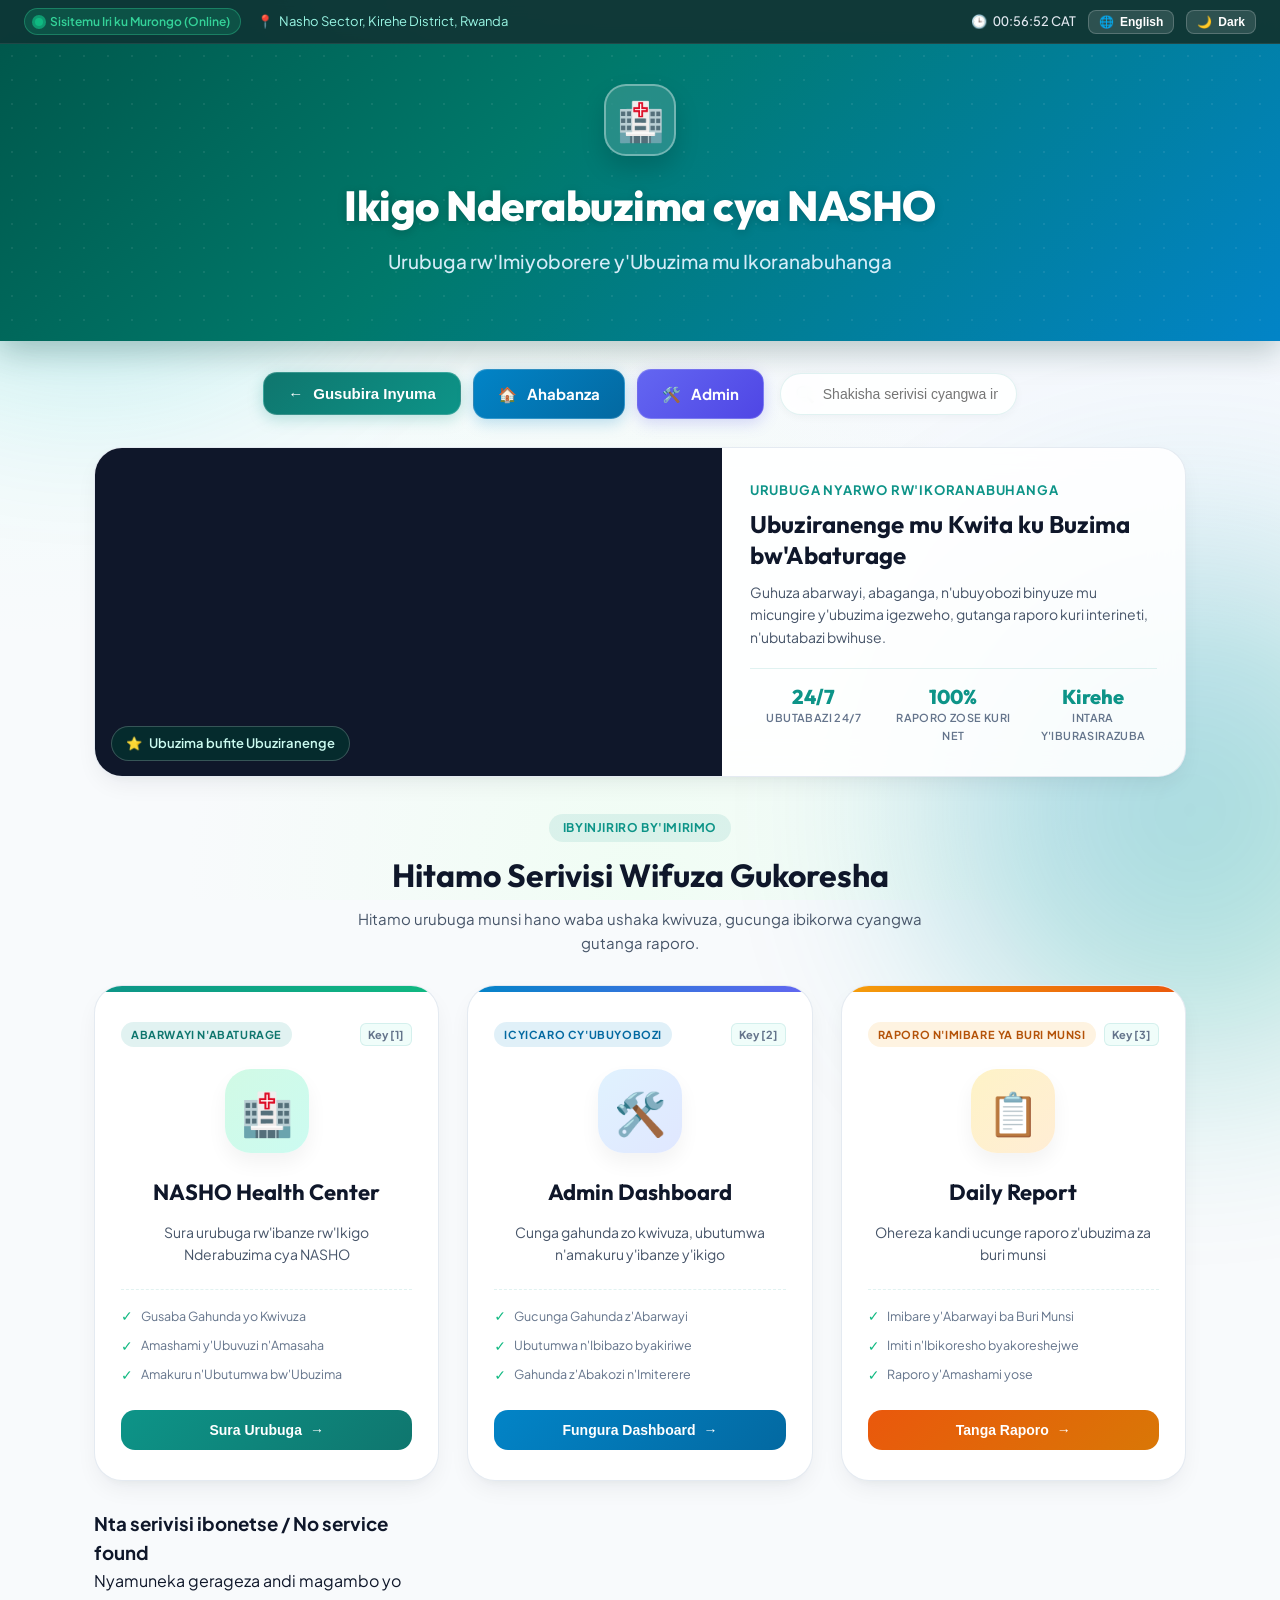
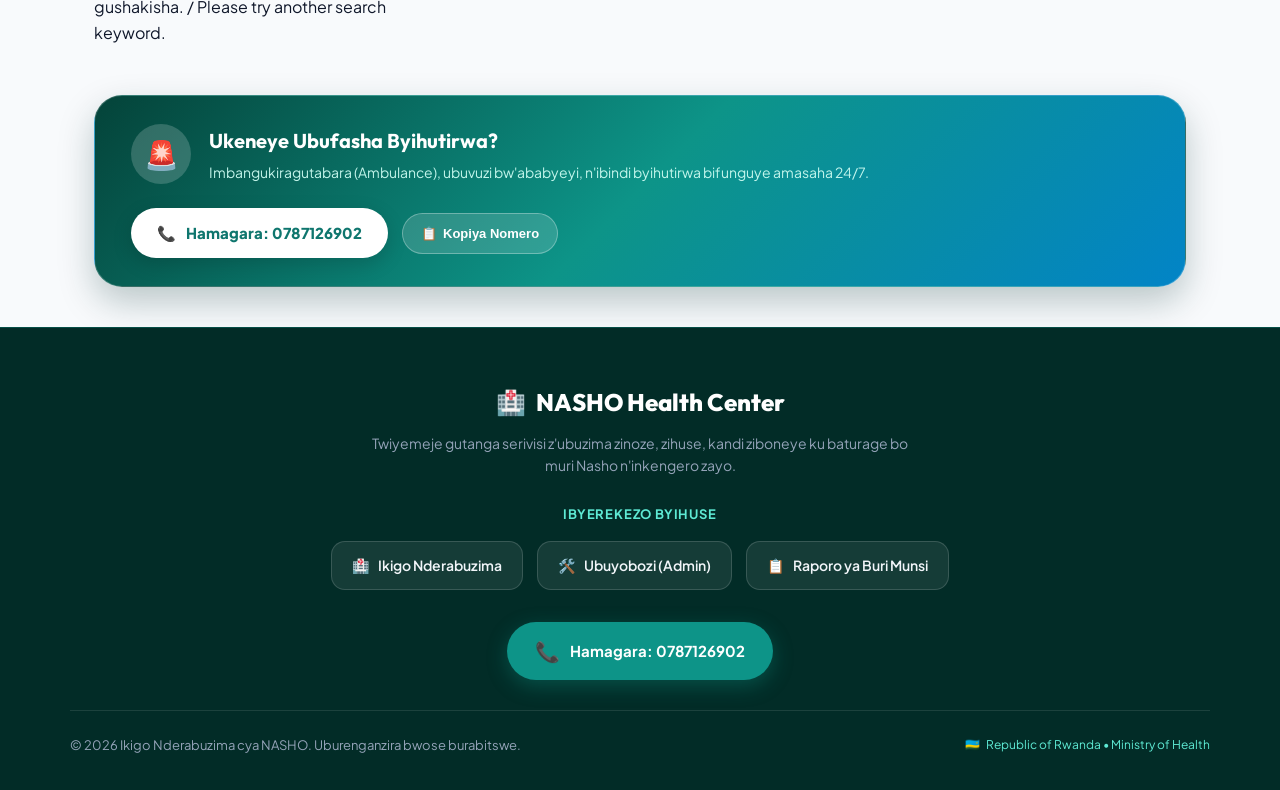
==== commit e724cf41: "Update links and phone number format in index.html" ====
--- a/index.html
+++ b/index.html
@@ -94,7 +94,7 @@
             </a>
 
             <!-- Admin Direct Access -->
-            <a class="nav-btn admin-nav-btn" href="admin.html" title="Open Admin Hub">
+            <a class="nav-btn admin-nav-btn" href="https://nasho-health-center.vercel.app/admin.html" title="Open Admin Hub">
                 <span aria-hidden="true">🛠️</span>
                 <span id="txt-btn-admin">Admin</span>
             </a>
@@ -197,7 +197,7 @@
 
 
             <!-- 2. ADMIN DASHBOARD -->
-            <a class="nav-card admin" id="card-admin" href="admin.html"
+            <a class="nav-card admin" id="card-admin" href="https://nasho-health-center.vercel.app/admin.html"
                 data-keywords="admin dashboard management appointments messages system staff control">
 
                 <div>
@@ -352,9 +352,9 @@
 
             <!-- CALL IN FOOTER -->
             <div>
-                <a class="call-box" id="footerCallBox" href="tel:0787126902" title="Direct Phone Call">
+                <a class="call-box" id="footerCallBox" href="tel:+250787126902" title="Direct Phone Call">
                     <span class="call-icon" aria-hidden="true">📞</span>
-                    <span id="txt-footer-call">Call: 0787126902</span>
+                    <span id="txt-footer-call">Call: +250787126902</span>
                 </a>
             </div>
 
@@ -378,4 +378,4 @@
     <script src="script.js"></script>
 </body>
 
-</html>+</html>
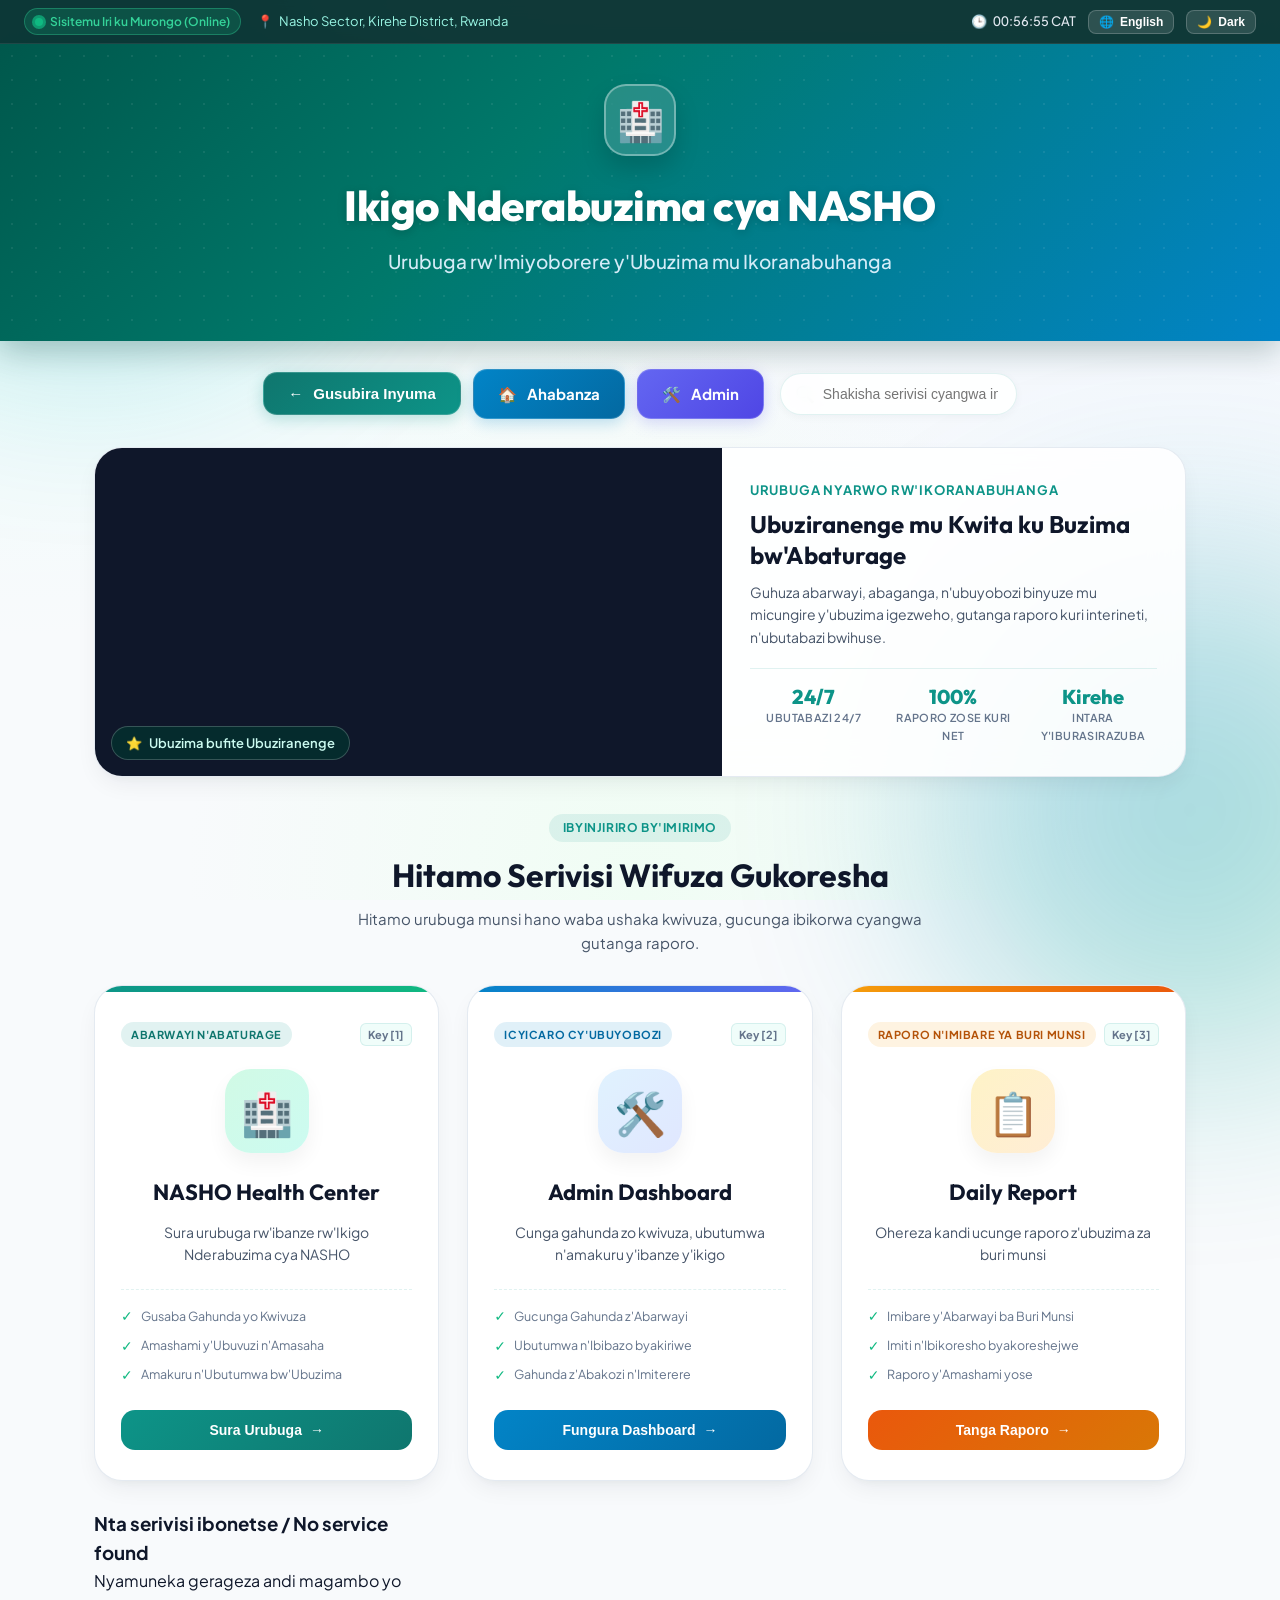
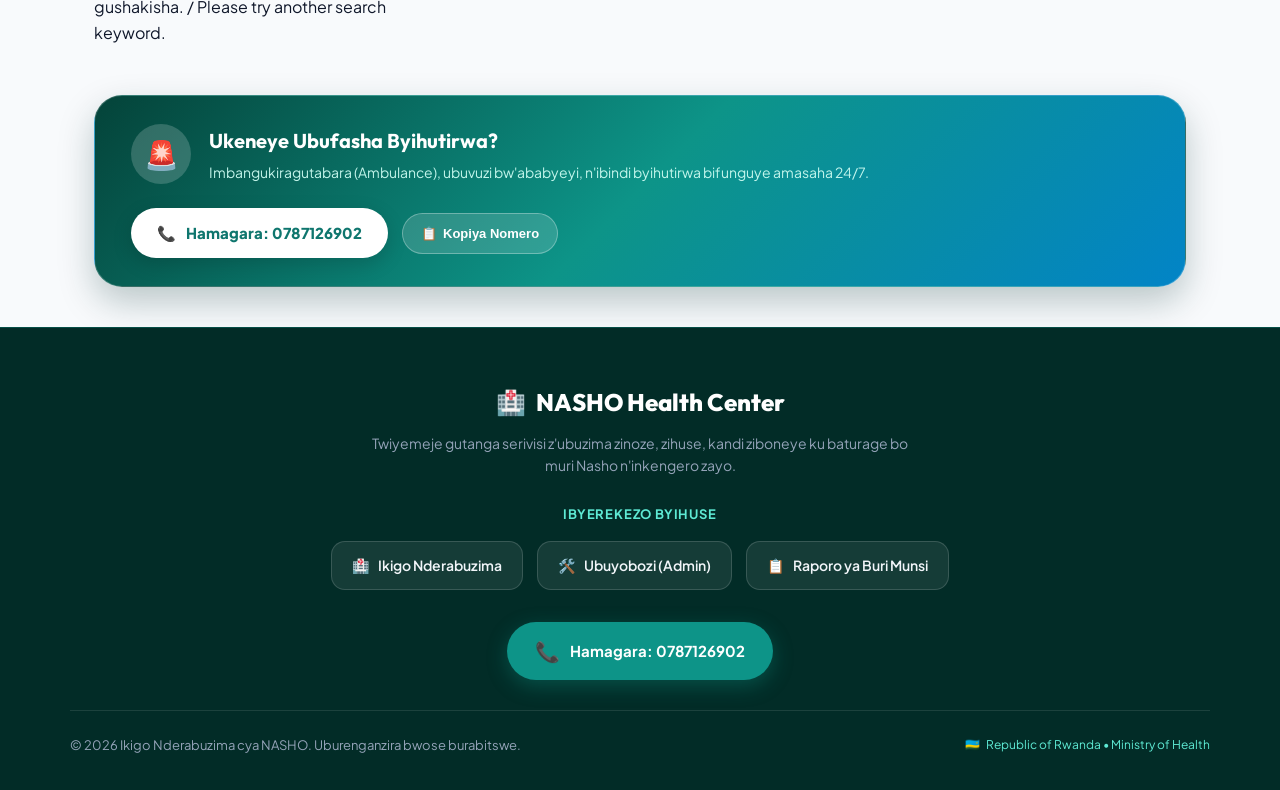
==== commit 290a5b6d: "Refactor HTML structure and improve accessibility Updated various HTML elements for improved clarity" ====
--- a/index.html
+++ b/index.html
@@ -1,13 +1,17 @@
+
 <!DOCTYPE html>
 <html lang="rw" data-theme="light">
 
 <head>
     <meta charset="UTF-8">
     <meta name="viewport" content="width=device-width, initial-scale=1.0">
+
     <meta name="description"
         content="NASHO Health Center - Digital Health Management System & Central Service Gateway. Fast access to patient services, administrative dashboard, and daily reporting.">
+
     <meta name="keywords"
         content="NASHO, Health Center, Rwanda, Kirehe, Digital Health, Healthcare Management, Daily Report, Admin Dashboard">
+
     <meta name="author" content="NASHO Health Center">
     <meta name="theme-color" content="#0d9488">
 
@@ -16,6 +20,7 @@
     <!-- Google Fonts -->
     <link rel="preconnect" href="https://fonts.googleapis.com">
     <link rel="preconnect" href="https://fonts.gstatic.com" crossorigin>
+
     <link
         href="https://fonts.googleapis.com/css2?family=Plus+Jakarta+Sans:wght@300;400;500;600;700;800&family=Outfit:wght@400;500;600;700;800&display=swap"
         rel="stylesheet">
@@ -30,352 +35,1029 @@
     <div class="ambient-glow glow-1" aria-hidden="true"></div>
     <div class="ambient-glow glow-2" aria-hidden="true"></div>
 
-    <!-- TOP UTILITY BAR (Status, Location, Time, Theme, Language) -->
+    <!-- TOP UTILITY BAR -->
     <aside class="top-utility-bar" aria-label="System status bar">
+
         <div class="utility-left">
+
             <div class="status-pill" id="system-status">
                 <span class="pulse-dot" aria-hidden="true"></span>
                 <span id="txt-status">System Operational & Online</span>
             </div>
+
             <div class="location-tag">
                 <span aria-hidden="true">📍</span>
                 <span>Nasho Sector, Kirehe District, Rwanda</span>
             </div>
+
         </div>
 
         <div class="utility-right">
-            <div class="time-display" id="clock-display" title="Current Local Time in Rwanda (CAT)">
+
+            <div class="time-display"
+                id="clock-display"
+                title="Current Local Time in Rwanda (CAT)">
+
                 <span aria-hidden="true">🕒</span>
                 <span id="live-clock">--:--:-- CAT</span>
+
             </div>
 
             <!-- Language Switcher -->
-            <button class="lang-switch-btn" id="langToggleBtn" onclick="toggleLanguage()" aria-label="Change Language">
+            <button
+                class="lang-switch-btn"
+                id="langToggleBtn"
+                onclick="toggleLanguage()"
+                aria-label="Change Language">
+
                 <span aria-hidden="true">🌐</span>
                 <span id="currentLangLabel">Kinyarwanda</span>
+
             </button>
 
-            <!-- Dark / Light Mode Toggle -->
-            <button class="theme-toggle-btn" id="themeToggleBtn" onclick="toggleTheme()" aria-label="Toggle Theme">
+            <!-- Theme Toggle -->
+            <button
+                class="theme-toggle-btn"
+                id="themeToggleBtn"
+                onclick="toggleTheme()"
+                aria-label="Toggle Theme">
+
                 <span id="themeIcon">🌙</span>
                 <span id="themeLabel">Dark</span>
+
             </button>
+
         </div>
+
     </aside>
+
 
     <!-- MAIN HEADER -->
     <header class="main-header" role="banner">
+
         <div class="header-pattern" aria-hidden="true"></div>
+
         <div class="header-content">
-            <div class="logo-badge" aria-hidden="true">🏥</div>
+
+            <div class="logo-badge" aria-hidden="true">
+                🏥
+            </div>
+
             <h1 class="header-title" id="txt-main-title">
                 <span>NASHO Health Center</span>
             </h1>
+
             <p class="header-subtitle" id="txt-main-subtitle">
                 Digital Health Management System
             </p>
+
         </div>
+
     </header>
 
-    <!-- NAVIGATION: BACK, HOME, ADMIN & SEARCH -->
+
+    <!-- NAVIGATION -->
     <nav class="page-navigation" aria-label="Page navigation">
+
         <div class="nav-buttons-group">
-            <!-- Back Button with Referrer Fallback -->
-            <button class="nav-btn" id="btn-back" onclick="goBack()" title="Shortcut: Press 'B'">
+
+            <!-- Back -->
+            <button
+                class="nav-btn"
+                id="btn-back"
+                onclick="goBack()"
+                title="Shortcut: Press 'B'">
+
                 <span aria-hidden="true">←</span>
                 <span id="txt-btn-back">Back</span>
+
             </button>
 
-            <!-- Home Button -->
-            <a class="nav-btn home-btn" id="btn-home" href="https://nasho-health-center.vercel.app/"
+
+            <!-- Home -->
+            <a
+                class="nav-btn home-btn"
+                id="btn-home"
+                href="https://nasho-health-center.vercel.app/"
                 title="Shortcut: Press 'H'">
+
                 <span aria-hidden="true">🏠</span>
                 <span id="txt-btn-home">Home</span>
+
             </a>
 
-            <!-- Admin Direct Access -->
-            <a class="nav-btn admin-nav-btn" href="https://nasho-health-center.vercel.app/admin.html" title="Open Admin Hub">
+
+            <!-- ADMIN DIRECT ACCESS -->
+            <a
+                class="nav-btn admin-nav-btn"
+                id="adminDirectLink"
+                href="https://nasho-health-center.vercel.app/admin.html"
+                title="Open Admin Dashboard">
+
                 <span aria-hidden="true">🛠️</span>
                 <span id="txt-btn-admin">Admin</span>
+
             </a>
+
         </div>
 
-        <!-- Quick Live Filter -->
+
+        <!-- Search -->
         <div class="search-container">
-            <span class="search-icon" aria-hidden="true">🔍</span>
-            <input type="text" class="search-input" id="serviceSearch" placeholder="Search services or portals..."
-                oninput="filterCards()" aria-label="Filter portals and services">
+
+            <span class="search-icon" aria-hidden="true">
+                🔍
+            </span>
+
+            <input
+                type="text"
+                class="search-input"
+                id="serviceSearch"
+                placeholder="Search services or portals..."
+                oninput="filterCards()"
+                aria-label="Filter portals and services">
+
         </div>
+
     </nav>
 
-    <!-- FACILITY SHOWCASE & QUICK STATS -->
-    <section class="showcase-container" aria-label="Health Center Overview">
+
+    <!-- FACILITY SHOWCASE -->
+    <section
+        class="showcase-container"
+        aria-label="Health Center Overview">
+
         <div class="showcase-card">
+
             <div class="showcase-image-wrap">
-                <img src="assets/images/nasho_health_hero.jpg" alt="NASHO Health Center Facility view in Rwanda"
-                    class="showcase-img" onerror="this.style.display='none'">
+
+                <img
+                    src="assets/images/nasho_health_hero.jpg"
+                    alt="NASHO Health Center Facility view in Rwanda"
+                    class="showcase-img"
+                    onerror="this.style.display='none'">
+
                 <div class="showcase-tag">
+
                     <span aria-hidden="true">⭐</span>
-                    <span id="txt-facility-badge">Modern Healthcare Excellence</span>
-                </div>
-            </div>
+
+                    <span id="txt-facility-badge">
+                        Modern Healthcare Excellence
+                    </span>
+
+                </div>
+
+            </div>
+
+
             <div class="showcase-details">
-                <div class="showcase-badge" id="txt-showcase-sub">Official Digital Portal</div>
-                <h2 class="showcase-title" id="txt-showcase-title">Excellence in Community Health & Innovation</h2>
-                <p class="showcase-desc" id="txt-showcase-desc">
-                    Connecting patients, medical staff, and administration through seamless digital healthcare
-                    management, daily electronic reporting, and rapid emergency response.
+
+                <div
+                    class="showcase-badge"
+                    id="txt-showcase-sub">
+
+                    Official Digital Portal
+
+                </div>
+
+                <h2
+                    class="showcase-title"
+                    id="txt-showcase-title">
+
+                    Excellence in Community Health & Innovation
+
+                </h2>
+
+                <p
+                    class="showcase-desc"
+                    id="txt-showcase-desc">
+
+                    Connecting patients, medical staff, and administration
+                    through seamless digital healthcare management,
+                    daily electronic reporting, and rapid emergency response.
+
                 </p>
+
+
                 <div class="showcase-stats">
+
                     <div class="stat-item">
-                        <div class="stat-number">24/7</div>
-                        <div class="stat-label" id="txt-stat-1">Emergency Care</div>
-                    </div>
+
+                        <div class="stat-number">
+                            24/7
+                        </div>
+
+                        <div
+                            class="stat-label"
+                            id="txt-stat-1">
+
+                            Emergency Care
+
+                        </div>
+
+                    </div>
+
+
                     <div class="stat-item">
-                        <div class="stat-number">100%</div>
-                        <div class="stat-label" id="txt-stat-2">Digital Reports</div>
-                    </div>
+
+                        <div class="stat-number">
+                            100%
+                        </div>
+
+                        <div
+                            class="stat-label"
+                            id="txt-stat-2">
+
+                            Digital Reports
+
+                        </div>
+
+                    </div>
+
+
                     <div class="stat-item">
-                        <div class="stat-number">Kirehe</div>
-                        <div class="stat-label" id="txt-stat-3">Eastern Province</div>
-                    </div>
-                </div>
-            </div>
+
+                        <div class="stat-number">
+                            Kirehe
+                        </div>
+
+                        <div
+                            class="stat-label"
+                            id="txt-stat-3">
+
+                            Eastern Province
+
+                        </div>
+
+                    </div>
+
+                </div>
+
+            </div>
+
         </div>
+
     </section>
+
 
     <!-- SECTION TITLE -->
     <div class="section-header">
-        <span class="section-tag" id="txt-portal-tag">Gateway Access</span>
-        <h2 class="section-title" id="txt-portal-heading">Select a Service Portal</h2>
-        <p class="section-subtitle" id="txt-portal-subheading">Choose your destination below to access healthcare
-            consultations, administrative tools, or report submissions.</p>
+
+        <span
+            class="section-tag"
+            id="txt-portal-tag">
+
+            Gateway Access
+
+        </span>
+
+        <h2
+            class="section-title"
+            id="txt-portal-heading">
+
+            Select a Service Portal
+
+        </h2>
+
+        <p
+            class="section-subtitle"
+            id="txt-portal-subheading">
+
+            Choose your destination below to access healthcare
+            consultations, administrative tools, or report submissions.
+
+        </p>
+
     </div>
 
-    <!-- MAIN SERVICES CONTAINER (THE 3 CORE LINKS) -->
-    <main class="nav-container" id="main-content">
-        <div class="navigation" id="portalGrid">
-
-            <!-- 1. HEALTH CENTER -->
-            <a class="nav-card health" id="card-health" href="https://nasho-health-center.vercel.app/" target="_blank"
+
+    <!-- MAIN SERVICES -->
+    <main
+        class="nav-container"
+        id="main-content">
+
+        <div
+            class="navigation"
+            id="portalGrid">
+
+
+            <!-- =====================================================
+                 1. HEALTH CENTER
+            ====================================================== -->
+
+            <a
+                class="nav-card health"
+                id="card-health"
+                href="https://nasho-health-center.vercel.app/"
+                target="_blank"
                 rel="noopener noreferrer"
                 data-keywords="nasho health center patient care appointment clinic doctor medical">
 
                 <div>
+
                     <div class="card-top">
-                        <span class="card-badge" id="badge-health">Patient & Public Portal</span>
-                        <span class="shortcut-key" aria-hidden="true">Key [1]</span>
-                    </div>
-
-                    <div class="icon-wrap" aria-hidden="true">
+
+                        <span
+                            class="card-badge"
+                            id="badge-health">
+
+                            Patient & Public Portal
+
+                        </span>
+
+                        <span
+                            class="shortcut-key"
+                            aria-hidden="true">
+
+                            Key [1]
+
+                        </span>
+
+                    </div>
+
+
+                    <div
+                        class="icon-wrap"
+                        aria-hidden="true">
+
                         🏥
-                    </div>
+
+                    </div>
+
 
                     <div class="card-body">
-                        <h2 id="title-health">NASHO Health Center</h2>
+
+                        <h2 id="title-health">
+                            NASHO Health Center
+                        </h2>
+
                         <p id="desc-health">
                             Visit the main NASHO Health Center website
                         </p>
-                    </div>
-
-                    <ul class="card-features" aria-label="Portal Highlights">
-                        <li><span class="check-icon">✓</span> <span id="feat-h1">Online Appointment Booking</span></li>
-                        <li><span class="check-icon">✓</span> <span id="feat-h2">Clinical Departments & Schedules</span>
+
+                    </div>
+
+
+                    <ul
+                        class="card-features"
+                        aria-label="Portal Highlights">
+
+                        <li>
+                            <span class="check-icon">✓</span>
+                            <span id="feat-h1">
+                                Online Appointment Booking
+                            </span>
                         </li>
-                        <li><span class="check-icon">✓</span> <span id="feat-h3">Community Health & Patient
-                                Guidance</span></li>
+
+                        <li>
+                            <span class="check-icon">✓</span>
+                            <span id="feat-h2">
+                                Clinical Departments & Schedules
+                            </span>
+                        </li>
+
+                        <li>
+                            <span class="check-icon">✓</span>
+                            <span id="feat-h3">
+                                Community Health & Patient Guidance
+                            </span>
+                        </li>
+
                     </ul>
-                </div>
-
-                <div style="margin-top: 24px;">
-                    <button class="card-action-btn" type="button" tabindex="-1">
-                        <span id="btn-text-health">Visit Website</span>
-                        <span class="btn-arrow" aria-hidden="true">→</span>
+
+                </div>
+
+
+                <div style="margin-top:24px;">
+
+                    <button
+                        class="card-action-btn"
+                        type="button"
+                        tabindex="-1">
+
+                        <span id="btn-text-health">
+                            Visit Website
+                        </span>
+
+                        <span
+                            class="btn-arrow"
+                            aria-hidden="true">
+
+                            →
+
+                        </span>
+
                     </button>
-                </div>
+
+                </div>
+
             </a>
 
 
-            <!-- 2. ADMIN DASHBOARD -->
-            <a class="nav-card admin" id="card-admin" href="https://nasho-health-center.vercel.app/admin.html"
+
+            <!-- =====================================================
+                 2. ADMIN DASHBOARD
+            ====================================================== -->
+
+            <a
+                class="nav-card admin"
+                id="card-admin"
+                href="https://nasho-health-center.vercel.app/admin.html"
                 data-keywords="admin dashboard management appointments messages system staff control">
 
                 <div>
+
                     <div class="card-top">
-                        <span class="card-badge" id="badge-admin">Administration Hub</span>
-                        <span class="shortcut-key" aria-hidden="true">Key [2]</span>
-                    </div>
-
-                    <div class="icon-wrap" aria-hidden="true">
+
+                        <span
+                            class="card-badge"
+                            id="badge-admin">
+
+                            Administration Hub
+
+                        </span>
+
+                        <span
+                            class="shortcut-key"
+                            aria-hidden="true">
+
+                            Key [2]
+
+                        </span>
+
+                    </div>
+
+
+                    <div
+                        class="icon-wrap"
+                        aria-hidden="true">
+
                         🛠️
-                    </div>
+
+                    </div>
+
 
                     <div class="card-body">
-                        <h2 id="title-admin">Admin Dashboard</h2>
+
+                        <h2 id="title-admin">
+                            Admin Dashboard
+                        </h2>
+
                         <p id="desc-admin">
                             Manage appointments, messages and system information
                         </p>
-                    </div>
-
-                    <ul class="card-features" aria-label="Portal Highlights">
-                        <li><span class="check-icon">✓</span> <span id="feat-a1">Appointment & Patient Queue
-                                Manager</span></li>
-                        <li><span class="check-icon">✓</span> <span id="feat-a2">Incoming Inquiries & Messages</span>
+
+                    </div>
+
+
+                    <ul
+                        class="card-features"
+                        aria-label="Portal Highlights">
+
+                        <li>
+
+                            <span class="check-icon">
+                                ✓
+                            </span>
+
+                            <span id="feat-a1">
+                                Appointment & Patient Queue Manager
+                            </span>
+
                         </li>
-                        <li><span class="check-icon">✓</span> <span id="feat-a3">Staff Roster & System
-                                Configuration</span></li>
+
+
+                        <li>
+
+                            <span class="check-icon">
+                                ✓
+                            </span>
+
+                            <span id="feat-a2">
+                                Incoming Inquiries & Messages
+                            </span>
+
+                        </li>
+
+
+                        <li>
+
+                            <span class="check-icon">
+                                ✓
+                            </span>
+
+                            <span id="feat-a3">
+                                Staff Roster & System Configuration
+                            </span>
+
+                        </li>
+
                     </ul>
-                </div>
-
-                <div style="margin-top: 24px;">
-                    <button class="card-action-btn" type="button" tabindex="-1">
-                        <span id="btn-text-admin">Open Dashboard</span>
-                        <span class="btn-arrow" aria-hidden="true">→</span>
+
+                </div>
+
+
+                <div style="margin-top:24px;">
+
+                    <button
+                        class="card-action-btn"
+                        type="button"
+                        tabindex="-1">
+
+                        <span id="btn-text-admin">
+                            Open Dashboard
+                        </span>
+
+                        <span
+                            class="btn-arrow"
+                            aria-hidden="true">
+
+                            →
+
+                        </span>
+
                     </button>
-                </div>
+
+                </div>
+
             </a>
 
 
-            <!-- 3. DAILY REPORT -->
-            <a class="nav-card report" id="card-report" href="https://nasho-daily-report.vercel.app/" target="_blank"
+
+            <!-- =====================================================
+                 3. DAILY REPORT
+            ====================================================== -->
+
+            <a
+                class="nav-card report"
+                id="card-report"
+                href="https://nasho-daily-report.vercel.app/"
+                target="_blank"
                 rel="noopener noreferrer"
                 data-keywords="daily report submit stats health metrics records monitoring epidemiology">
 
                 <div>
+
                     <div class="card-top">
-                        <span class="card-badge" id="badge-report">Daily Analytics & Log</span>
-                        <span class="shortcut-key" aria-hidden="true">Key [3]</span>
-                    </div>
-
-                    <div class="icon-wrap" aria-hidden="true">
+
+                        <span
+                            class="card-badge"
+                            id="badge-report">
+
+                            Daily Analytics & Log
+
+                        </span>
+
+                        <span
+                            class="shortcut-key"
+                            aria-hidden="true">
+
+                            Key [3]
+
+                        </span>
+
+                    </div>
+
+
+                    <div
+                        class="icon-wrap"
+                        aria-hidden="true">
+
                         📋
-                    </div>
+
+                    </div>
+
 
                     <div class="card-body">
-                        <h2 id="title-report">Daily Report</h2>
+
+                        <h2 id="title-report">
+                            Daily Report
+                        </h2>
+
                         <p id="desc-report">
                             Submit and manage daily health reports
                         </p>
-                    </div>
-
-                    <ul class="card-features" aria-label="Portal Highlights">
-                        <li><span class="check-icon">✓</span> <span id="feat-r1">Daily Patient Inflow &
-                                Consultations</span></li>
-                        <li><span class="check-icon">✓</span> <span id="feat-r2">Pharmacy & Medical Inventory
-                                Logs</span></li>
-                        <li><span class="check-icon">✓</span> <span id="feat-r3">Departmental Activity
-                                Submissions</span></li>
+
+                    </div>
+
+
+                    <ul
+                        class="card-features"
+                        aria-label="Portal Highlights">
+
+                        <li>
+
+                            <span class="check-icon">
+                                ✓
+                            </span>
+
+                            <span id="feat-r1">
+                                Daily Patient Inflow & Consultations
+                            </span>
+
+                        </li>
+
+
+                        <li>
+
+                            <span class="check-icon">
+                                ✓
+                            </span>
+
+                            <span id="feat-r2">
+                                Pharmacy & Medical Inventory Logs
+                            </span>
+
+                        </li>
+
+
+                        <li>
+
+                            <span class="check-icon">
+                                ✓
+                            </span>
+
+                            <span id="feat-r3">
+                                Departmental Activity Submissions
+                            </span>
+
+                        </li>
+
                     </ul>
-                </div>
-
-                <div style="margin-top: 24px;">
-                    <button class="card-action-btn" type="button" tabindex="-1">
-                        <span id="btn-text-report">Submit Report</span>
-                        <span class="btn-arrow" aria-hidden="true">→</span>
+
+                </div>
+
+
+                <div style="margin-top:24px;">
+
+                    <button
+                        class="card-action-btn"
+                        type="button"
+                        tabindex="-1">
+
+                        <span id="btn-text-report">
+                            Submit Report
+                        </span>
+
+                        <span
+                            class="btn-arrow"
+                            aria-hidden="true">
+
+                            →
+
+                        </span>
+
                     </button>
-                </div>
+
+                </div>
+
             </a>
 
-            <!-- Empty Search State -->
-            <div class="no-results" id="noResults">
-                <h3>Nta serivisi ibonetse / No service found</h3>
-                <p>Nyamuneka gerageza andi magambo yo gushakisha. / Please try another search keyword.</p>
+
+
+            <!-- EMPTY SEARCH STATE -->
+
+            <div
+                class="no-results"
+                id="noResults">
+
+                <h3>
+                    Nta serivisi ibonetse / No service found
+                </h3>
+
+                <p>
+                    Nyamuneka gerageza andi magambo yo gushakisha.
+                    / Please try another search keyword.
+                </p>
+
             </div>
 
         </div>
+
     </main>
 
-    <!-- DIRECT EMERGENCY HOTLINE BANNER -->
-    <section class="emergency-banner-wrap" aria-label="Emergency contact">
+
+
+    <!-- =========================================================
+         EMERGENCY BANNER
+    ========================================================== -->
+
+    <section
+        class="emergency-banner-wrap"
+        aria-label="Emergency contact">
+
         <div class="emergency-banner">
+
             <div class="emergency-info">
-                <div class="emergency-pulse-icon" aria-hidden="true">
+
+                <div
+                    class="emergency-pulse-icon"
+                    aria-hidden="true">
+
                     🚨
-                </div>
+
+                </div>
+
+
                 <div class="emergency-text">
-                    <h3 id="txt-emg-title">Ukeneye Ubufasha Byihutirwa? / Need Urgent Assistance?</h3>
-                    <p id="txt-emg-desc">Ambulance, emergency maternity, or urgent medical inquiries are active 24/7.
+
+                    <h3 id="txt-emg-title">
+                        Ukeneye Ubufasha Byihutirwa?
+                        / Need Urgent Assistance?
+                    </h3>
+
+                    <p id="txt-emg-desc">
+
+                        Ambulance, emergency maternity,
+                        or urgent medical inquiries are active 24/7.
+
                     </p>
-                </div>
-            </div>
+
+                </div>
+
+            </div>
+
 
             <div class="emergency-actions">
-                <a class="call-primary-btn" id="bannerCallBtn" href="tel:0787126902">
-                    <span aria-hidden="true">📞</span>
-                    <span id="txt-emg-call">Hamagara: 0787126902</span>
+
+                <a
+                    class="call-primary-btn"
+                    id="bannerCallBtn"
+                    href="tel:0787126902">
+
+                    <span aria-hidden="true">
+                        📞
+                    </span>
+
+                    <span id="txt-emg-call">
+                        Hamagara: 0787126902
+                    </span>
+
                 </a>
-                <button class="copy-btn" onclick="copyPhoneNumber('0787126902')" aria-label="Copy phone number">
-                    <span aria-hidden="true">📋</span>
-                    <span id="txt-copy-num">Kopiya Nomero</span>
+
+
+                <button
+                    class="copy-btn"
+                    onclick="copyPhoneNumber('0787126902')"
+                    aria-label="Copy phone number">
+
+                    <span aria-hidden="true">
+                        📋
+                    </span>
+
+                    <span id="txt-copy-num">
+                        Kopiya Nomero
+                    </span>
+
                 </button>
-            </div>
+
+            </div>
+
         </div>
+
     </section>
 
-    <!-- FOOTER -->
+
+
+    <!-- =========================================================
+         FOOTER
+    ========================================================== -->
+
     <footer role="contentinfo">
+
         <div class="footer-inner">
+
+
             <div class="footer-brand">
+
                 <div class="footer-logo">
-                    <span>🏥</span>
-                    <span>NASHO Health Center</span>
-                </div>
-                <p class="footer-desc" id="txt-footer-desc">
-                    Dedicated to delivering compassionate, accessible, and high-quality digital health services to the
-                    residents of Nasho and surrounding sectors.
+
+                    <span>
+                        🏥
+                    </span>
+
+                    <span>
+                        NASHO Health Center
+                    </span>
+
+                </div>
+
+
+                <p
+                    class="footer-desc"
+                    id="txt-footer-desc">
+
+                    Dedicated to delivering compassionate,
+                    accessible, and high-quality digital health
+                    services to the residents of Nasho and surrounding sectors.
+
                 </p>
-            </div>
-
-            <div class="footer-links-title" id="txt-footer-links-title">
+
+            </div>
+
+
+            <div
+                class="footer-links-title"
+                id="txt-footer-links-title">
+
                 Ibyerekezo Byihuse / Quick Access Links
-            </div>
-
-            <!-- THREE LINKS IN FOOTER -->
+
+            </div>
+
+
+            <!-- FOOTER LINKS -->
+
             <div class="footer-links">
-                <a class="footer-link" id="footer-link-health" href="https://nasho-health-center.vercel.app/"
-                    target="_blank" rel="noopener noreferrer">
-                    <span aria-hidden="true">🏥</span>
-                    <span id="txt-footer-health">Health Center</span>
+
+
+                <!-- Health Center -->
+
+                <a
+                    class="footer-link"
+                    id="footer-link-health"
+                    href="https://nasho-health-center.vercel.app/"
+                    target="_blank"
+                    rel="noopener noreferrer">
+
+                    <span aria-hidden="true">
+                        🏥
+                    </span>
+
+                    <span id="txt-footer-health">
+                        Health Center
+                    </span>
+
                 </a>
 
-                <a class="footer-link" id="footer-link-admin" href="admin.html">
-                    <span aria-hidden="true">🛠️</span>
-                    <span id="txt-footer-admin">Admin</span>
+
+                <!-- ADMIN - FIXED FULL URL -->
+
+                <a
+                    class="footer-link"
+                    id="footer-link-admin"
+                    href="https://nasho-health-center.vercel.app/admin.html">
+
+                    <span aria-hidden="true">
+                        🛠️
+                    </span>
+
+                    <span id="txt-footer-admin">
+                        Admin
+                    </span>
+
                 </a>
 
-                <a class="footer-link" id="footer-link-report" href="https://nasho-daily-report.vercel.app/"
-                    target="_blank" rel="noopener noreferrer">
-                    <span aria-hidden="true">📋</span>
-                    <span id="txt-footer-report">Daily Report</span>
+
+                <!-- Daily Report -->
+
+                <a
+                    class="footer-link"
+                    id="footer-link-report"
+                    href="https://nasho-daily-report.vercel.app/"
+                    target="_blank"
+                    rel="noopener noreferrer">
+
+                    <span aria-hidden="true">
+                        📋
+                    </span>
+
+                    <span id="txt-footer-report">
+                        Daily Report
+                    </span>
+
                 </a>
-            </div>
-
-            <!-- CALL IN FOOTER -->
+
+            </div>
+
+
+            <!-- CALL -->
+
             <div>
-                <a class="call-box" id="footerCallBox" href="tel:+250787126902" title="Direct Phone Call">
-                    <span class="call-icon" aria-hidden="true">📞</span>
-                    <span id="txt-footer-call">Call: +250787126902</span>
+
+                <a
+                    class="call-box"
+                    id="footerCallBox"
+                    href="tel:+250787126902"
+                    title="Direct Phone Call">
+
+                    <span
+                        class="call-icon"
+                        aria-hidden="true">
+
+                        📞
+
+                    </span>
+
+                    <span id="txt-footer-call">
+                        Call: +250787126902
+                    </span>
+
                 </a>
-            </div>
-
-            <!-- COPYRIGHT & MINISTRY OF HEALTH -->
+
+            </div>
+
+
+            <!-- COPYRIGHT -->
+
             <div class="footer-bottom">
-                <div class="copyright" id="txt-copyright">
-                    © 2026 NASHO Health Center. All Rights Reserved.
-                </div>
+
+                <div
+                    class="copyright"
+                    id="txt-copyright">
+
+                    © 2026 NASHO Health Center.
+                    All Rights Reserved.
+
+                </div>
+
+
                 <div class="ministry-badge">
-                    <span>🇷🇼</span>
-                    <span>Republic of Rwanda • Ministry of Health</span>
-                </div>
-            </div>
+
+                    <span>
+                        🇷🇼
+                    </span>
+
+                    <span>
+                        Republic of Rwanda • Ministry of Health
+                    </span>
+
+                </div>
+
+            </div>
+
         </div>
+
     </footer>
 
+
     <!-- TOAST NOTIFICATION -->
-    <div class="toast" id="toastNotification" role="alert" aria-live="assertive"></div>
+
+    <div
+        class="toast"
+        id="toastNotification"
+        role="alert"
+        aria-live="assertive">
+    </div>
+
 
     <!-- JavaScript Controller -->
+
     <script src="script.js"></script>
+
+
+    <!-- =========================================================
+         ADMIN LINK SAFETY FALLBACK
+         Ensures every Admin entry goes to the exact URL.
+    ========================================================== -->
+
+    <script>
+
+        const NASHO_ADMIN_URL =
+            "https://nasho-health-center.vercel.app/admin.html";
+
+
+        document.addEventListener("DOMContentLoaded", function () {
+
+            const adminLinks = document.querySelectorAll(
+                "#adminDirectLink, #card-admin, #footer-link-admin"
+            );
+
+            adminLinks.forEach(function (link) {
+
+                link.setAttribute(
+                    "href",
+                    NASHO_ADMIN_URL
+                );
+
+            });
+
+        });
+
+
+        /*
+         * Keyboard shortcut:
+         * Press "2" to open Admin Dashboard.
+         */
+
+        document.addEventListener("keydown", function (event) {
+
+            if (
+                event.key === "2" &&
+                !["INPUT", "TEXTAREA"].includes(
+                    document.activeElement.tagName
+                )
+            ) {
+
+                window.location.href =
+                    NASHO_ADMIN_URL;
+
+            }
+
+        });
+
+    </script>
+
 </body>
 
 </html>
+
